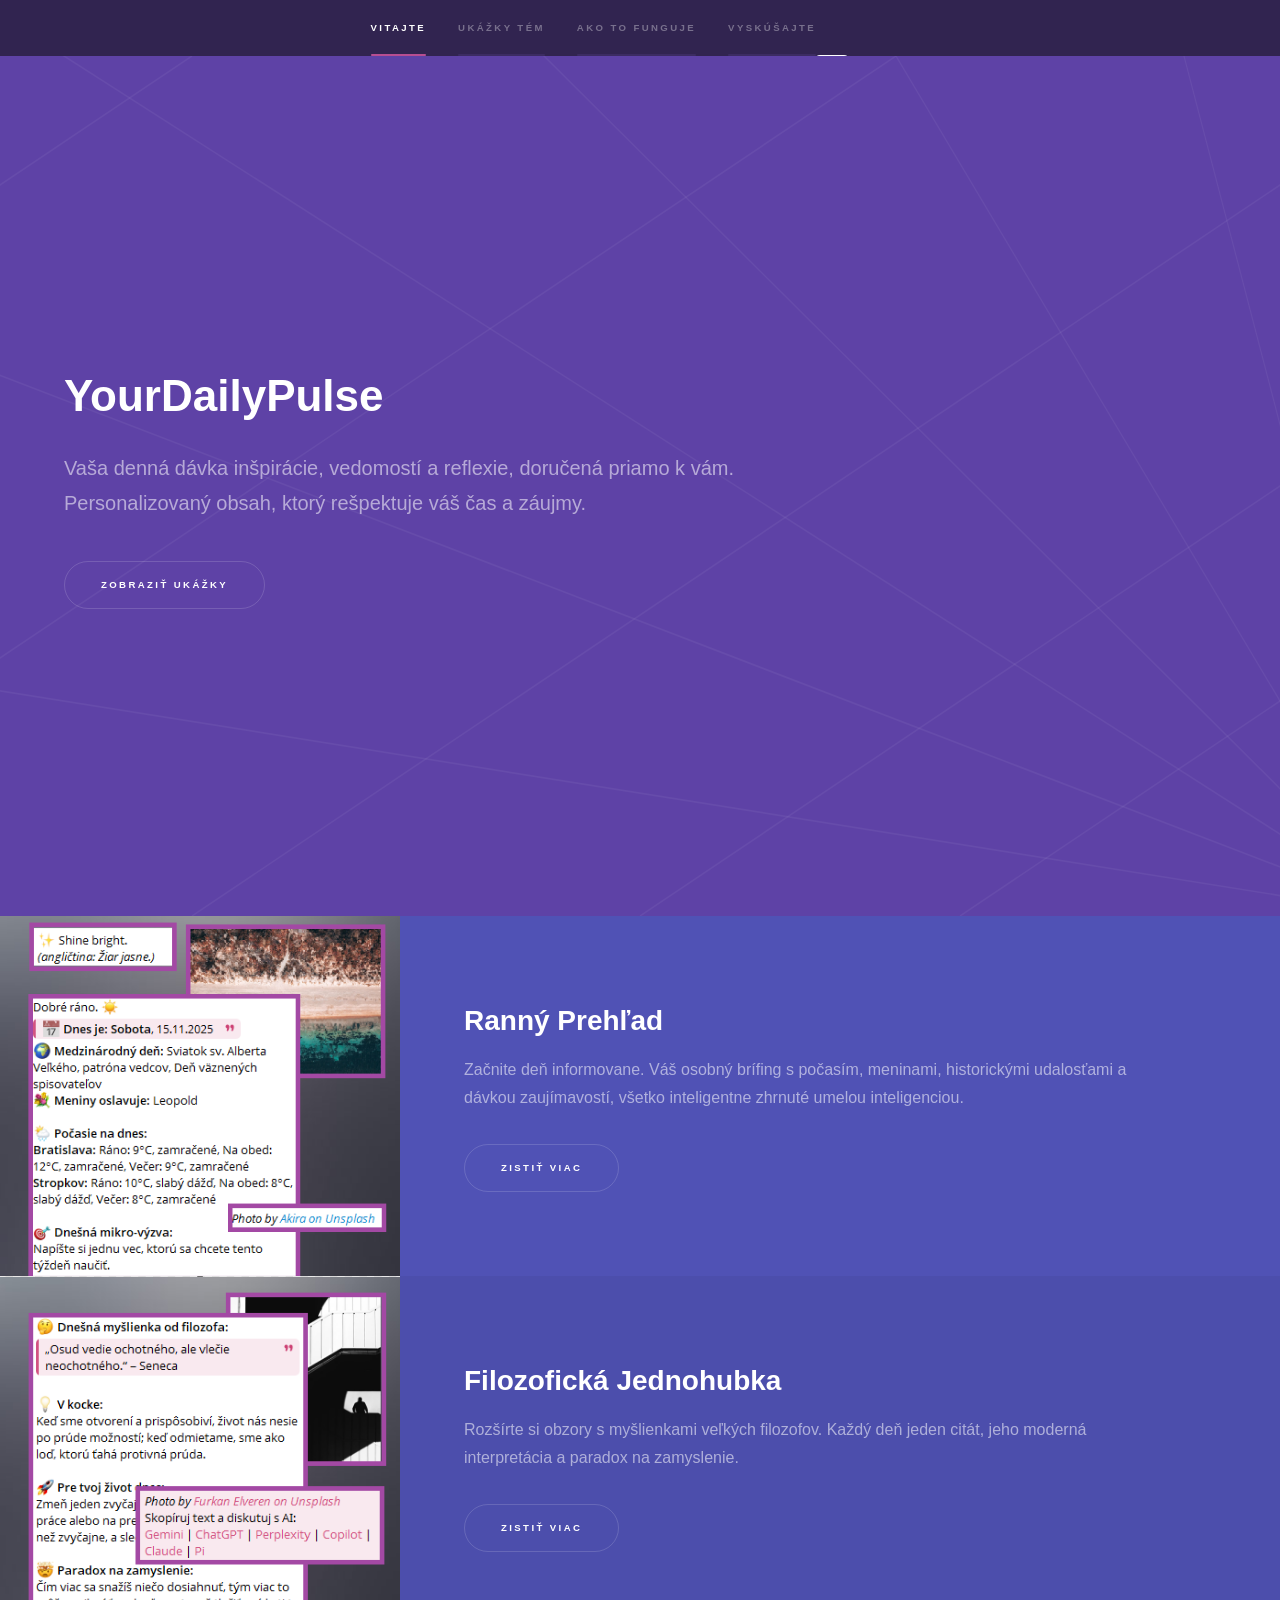
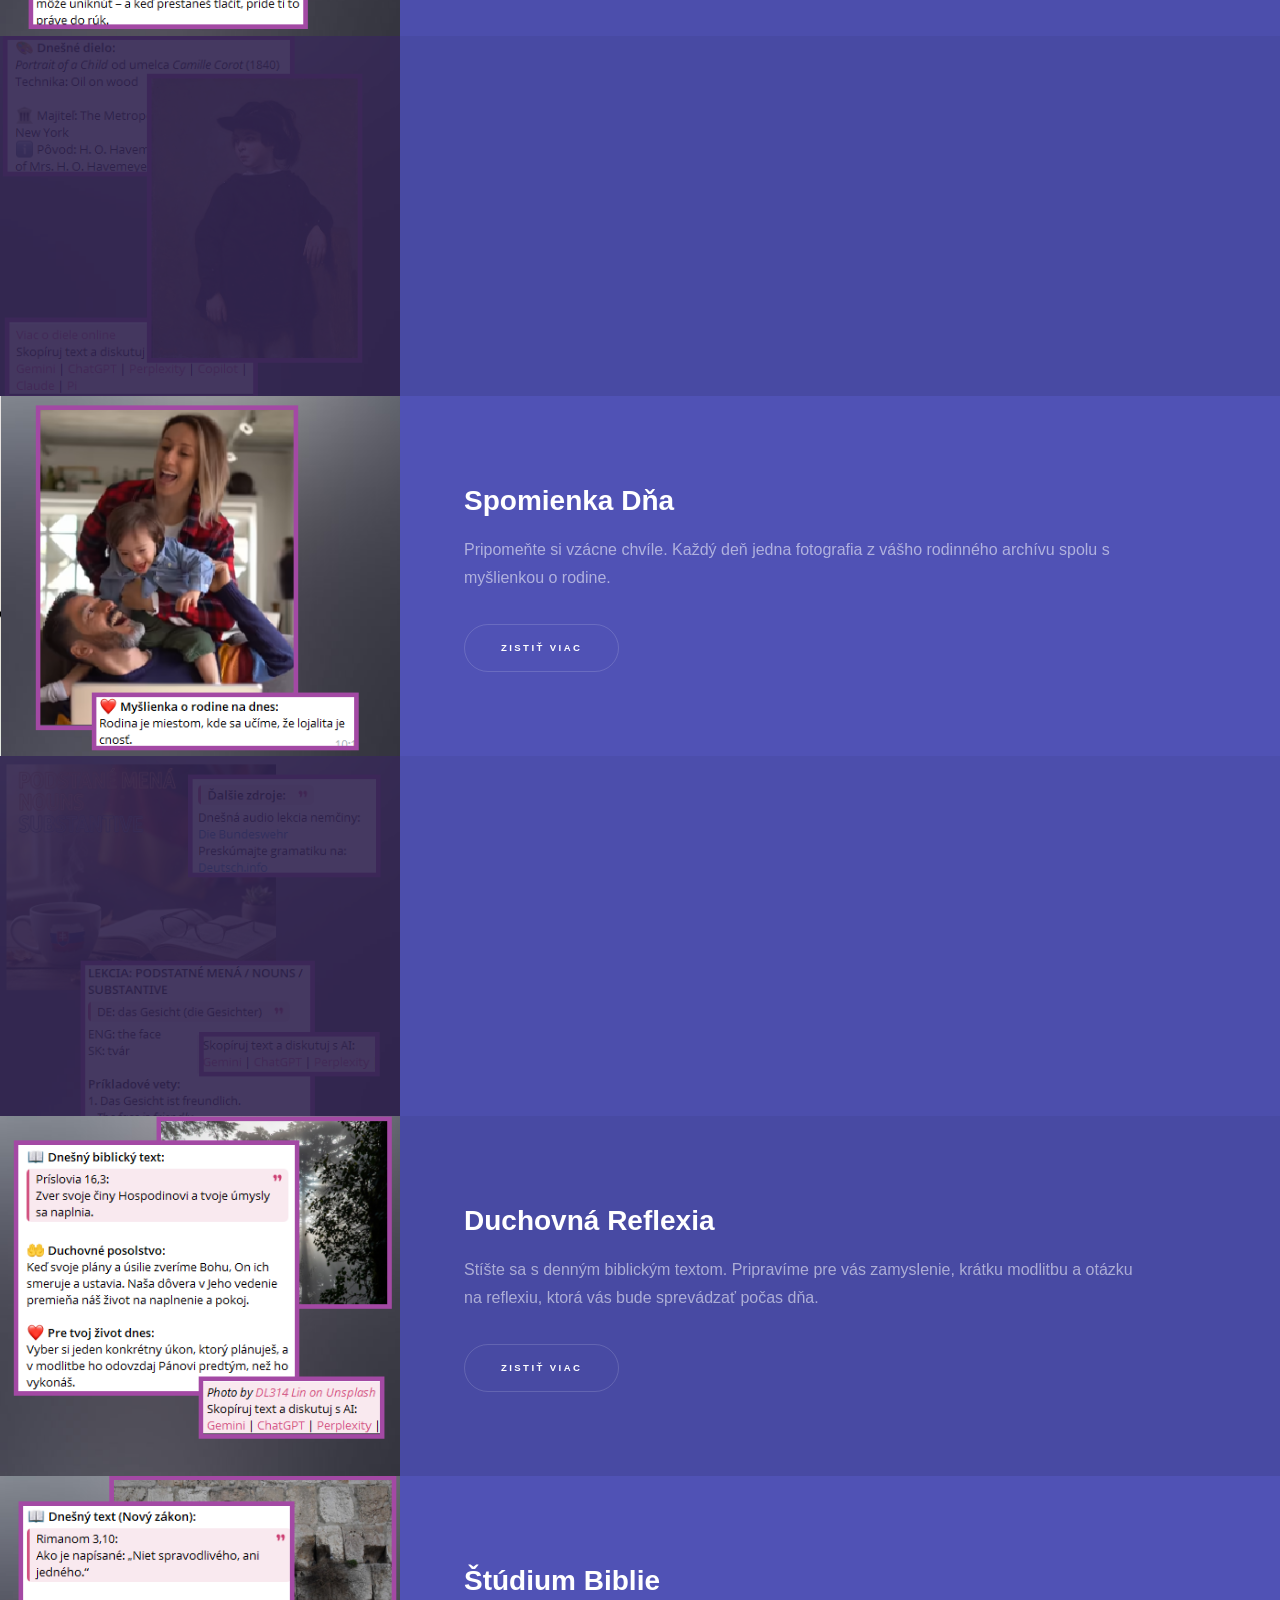
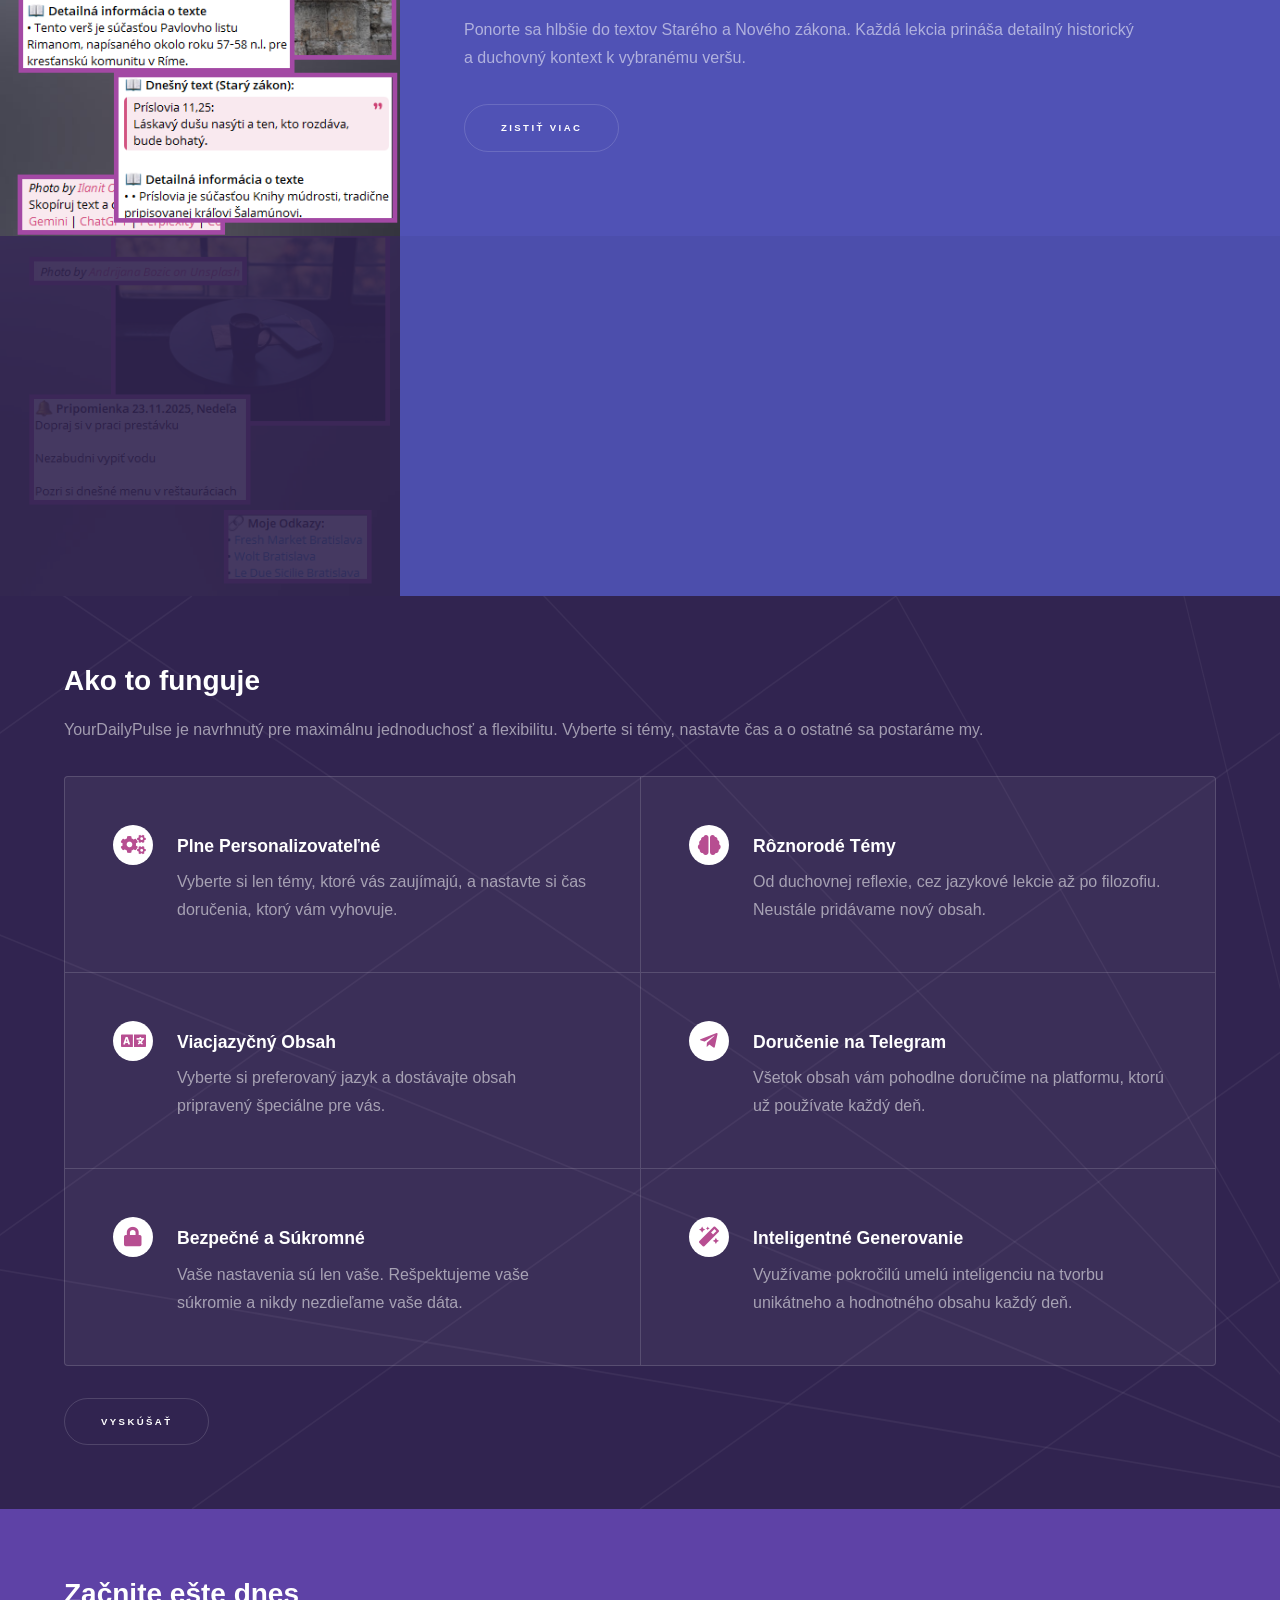
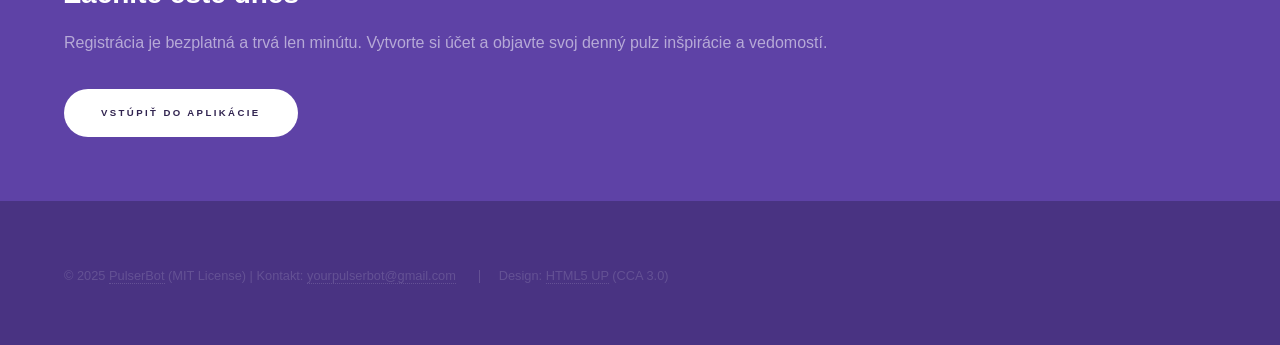
==== webapp/index.html @ 8f047027 "feat(frontend): add webapp source code with sanitized config - Added full frontend structure (HTML, " ====
<!DOCTYPE HTML>
<!--
	Hyperspace by HTML5 UP (Adapted for YourDailyPulse - Landing Page v13)
-->
<html>
	<head>
		<title data-translate-key="pageTitle">YourDailyPulse | Vaša denná dávka inšpirácie</title>
		<meta charset="utf-8" />
		<meta name="viewport" content="width=device-width, initial-scale=1, user-scalable=no" />
        
        <!-- Favicons -->
        <link rel="apple-touch-icon" sizes="180x180" href="images/favicon/apple-touch-icon.png">
        <link rel="icon" type="image/png" sizes="32x32" href="images/favicon/favicon-32x32.png">
        <link rel="icon" type="image/png" sizes="16x16" href="images/favicon/favicon-16x16.png">
        <link rel="shortcut icon" href="images/favicon/favicon.ico">

		<link rel="stylesheet" href="assets/css/main.css" />
		<noscript><link rel="stylesheet" href="assets/css/noscript.css" /></noscript>
	</head>
	<body class="is-preload">

		<!-- Sidebar -->
			<section id="sidebar">
				<div class="inner">
					<nav>
						<ul>
							<li><a href="#intro" data-translate-key="navWelcome">Vitajte</a></li>
							<li><a href="#one" data-translate-key="navShowcase">Ukážky Tém</a></li>
							<li><a href="#two" data-translate-key="navHowItWorks">Ako to funguje</a></li>
							<li><a href="#three" data-translate-key="navTryIt">Vyskúšajte</a></li>
						</ul>
					</nav>

                    <div class="lang-switcher">
                        <span class="lang-option active" data-lang="sk">SK</span>
                        <span class="lang-separator">/</span>
                        <span class="lang-option" data-lang="en">EN</span>
                    </div>
				</div>
			</section>

		<!-- Wrapper -->
			<div id="wrapper">

				<!-- Intro -->
					<section id="intro" class="wrapper style1 fullscreen fade-up">
						<div class="inner">
							<h1 data-translate-key="introHeader">YourDailyPulse</h1>
							<p data-translate-key="introSubtitle">Vaša denná dávka inšpirácie, vedomostí a reflexie, doručená priamo k vám.<br />
							Personalizovaný obsah, ktorý rešpektuje váš čas a záujmy.</p>
							<ul class="actions">
								<li><a href="#one" class="button scrolly" data-translate-key="introButton">Zobraziť Ukážky</a></li>
							</ul>
						</div>
					</section>

				<!-- One: Spotlights (Theme Showcase) -->
					<section id="one" class="wrapper style2 spotlights">
						
						<!-- 1. Ranný Prehľad -->
						<section>
							<a data-destination="generic.html?theme=morning_briefing" class="image"><img src="images/themes/morning_briefing/main_sk.png" alt="Ukážka Ranného Prehľadu" data-position="center center" /></a>
							<div class="content">
								<div class="inner">
									<h2 data-translate-key="spotlight1_title">Ranný Prehľad</h2>
									<p data-translate-key="spotlight1_desc">Začnite deň informovane. Váš osobný brífing s počasím, meninami, historickými udalosťami a dávkou zaujímavostí, všetko inteligentne zhrnuté umelou inteligenciou.</p>
									<ul class="actions">
										<li><a data-destination="generic.html?theme=morning_briefing" class="button" data-translate-key="spotlightButton_learnMore">Zistiť Viac</a></li>
									</ul>
								</div>
							</div>
						</section>

						<!-- 2. Filozofická Jednohubka -->
						<section>
							<a data-destination="generic.html?theme=philosophy" class="image"><img src="images/themes/philosophy/main_sk.png" alt="Ukážka Filozofie" data-position="top center" /></a>
							<div class="content">
								<div class="inner">
									<h2 data-translate-key="spotlight2_title">Filozofická Jednohubka</h2>
									<p data-translate-key="spotlight2_desc">Rozšírte si obzory s myšlienkami veľkých filozofov. Každý deň jeden citát, jeho moderná interpretácia a paradox na zamyslenie.</p>
									<ul class="actions">
										<li><a data-destination="generic.html?theme=philosophy" class="button" data-translate-key="spotlightButton_learnMore">Zistiť Viac</a></li>
									</ul>
								</div>
							</div>
						</section>

						<!-- 3. Dnešné Európske Dielo -->
						<section>
							<a data-destination="generic.html?theme=art" class="image"><img src="images/themes/art/main_sk.png" alt="Ukážka Európskeho Diela" data-position="25% 25%" /></a>
							<div class="content">
								<div class="inner">
									<h2 data-translate-key="spotlight3_title">Dnešné Európske Dielo</h2>
									<p data-translate-key="spotlight3_desc">Objavte poklady európskeho umenia. Každý deň vám predstavíme jedno významné dielo z Metropolitného múzea umenia, vrátane detailov o autorovi a technike.</p>
									<ul class="actions">
										<li><a data-destination="generic.html?theme=art" class="button" data-translate-key="spotlightButton_learnMore">Zistiť Viac</a></li>
									</ul>
								</div>
							</div>
						</section>

                        <!-- 4. Spomienka Dňa -->
                        <section>
							<a data-destination="generic.html?theme=family_photo" class="image"><img src="images/themes/family_photo/main_sk.png" alt="Ukážka Rodinnej Fotky" data-position="center center" /></a>
							<div class="content">
								<div class="inner">
									<h2 data-translate-key="spotlight4_title">Spomienka Dňa</h2>
									<p data-translate-key="spotlight4_desc">Pripomeňte si vzácne chvíle. Každý deň jedna fotografia z vášho rodinného archívu spolu s myšlienkou o rodine.</p>
									<ul class="actions">
										<li><a data-destination="generic.html?theme=family_photo" class="button" data-translate-key="spotlightButton_learnMore">Zistiť Viac</a></li>
									</ul>
								</div>
							</div>
						</section>

                        <!-- 5. Lekcia Nemčiny -->
						<section>
							<a data-destination="generic.html?theme=german_lesson" class="image"><img src="images/themes/german_lesson/main_sk.png" alt="Ukážka Lekcie Nemčiny" data-position="top center" /></a>
							<div class="content">
								<div class="inner">
									<h2 data-translate-key="spotlight5_title">Lekcia Nemčiny</h2>
									<p data-translate-key="spotlight5_desc">Zlepšujte sa v nemčine každý deň. Systematicky vám predstavíme nové slovíčka, gramatiku a frázy v kontexte, aby ste si jazyk osvojili prirodzene.</p>
									<ul class="actions">
										<li><a data-destination="generic.html?theme=german_lesson" class="button" data-translate-key="spotlightButton_learnMore">Zistiť Viac</a></li>
									</ul>
								</div>
							</div>
						</section>

                        <!-- 6. Duchovná Reflexia -->
                        <section>
							<a data-destination="generic.html?theme=spiritual_reflection" class="image"><img src="images/themes/spiritual_reflection/main_sk.png" alt="Ukážka Duchovnej Reflexie" data-position="25% 25%" /></a>
							<div class="content">
								<div class="inner">
									<h2 data-translate-key="spotlight6_title">Duchovná Reflexia</h2>
									<p data-translate-key="spotlight6_desc">Stíšte sa s denným biblickým textom. Pripravíme pre vás zamyslenie, krátku modlitbu a otázku na reflexiu, ktorá vás bude sprevádzať počas dňa.</p>
									<ul class="actions">
										<li><a data-destination="generic.html?theme=spiritual_reflection" class="button" data-translate-key="spotlightButton_learnMore">Zistiť Viac</a></li>
									</ul>
								</div>
							</div>
						</section>
						
						<!-- 7. Štúdium Biblie -->
						<section>
							<a data-destination="generic.html?theme=bible_study" class="image"><img src="images/themes/bible_study/main_sk.png" alt="Ukážka Štúdia Biblie" data-position="center center" /></a>
							<div class="content">
								<div class="inner">
									<h2 data-translate-key="spotlight7_title">Štúdium Biblie</h2>
									<p data-translate-key="spotlight7_desc">Ponorte sa hlbšie do textov Starého a Nového zákona. Každá lekcia prináša detailný historický a duchovný kontext k vybranému veršu.</p>
									<ul class="actions">
										<li><a data-destination="generic.html?theme=bible_study" class="button" data-translate-key="spotlightButton_learnMore">Zistiť Viac</a></li>
									</ul>
								</div>
							</div>
						</section>

                        <!-- 8. Užívateľská Pripomienka -->
                        <section>
							<a data-destination="generic.html?theme=user_reminder" class="image"><img src="images/themes/user_reminder/main_sk.png" alt="Ukážka Pripomienky" data-position="center center" /></a>
							<div class="content">
								<div class="inner">
									<h2 data-translate-key="spotlight8_title">Užívateľská Pripomienka</h2>
									<p data-translate-key="spotlight8_desc">Vytvorte si vlastný obsah. Nastavte si denné pripomienky, odkazy na obedové menu reštaurácií alebo motivačné citáty, ktoré chcete vidieť každý deň.</p>
									<ul class="actions">
										<li><a data-destination="generic.html?theme=user_reminder" class="button" data-translate-key="spotlightButton_learnMore">Zistiť Viac</a></li>
									</ul>
								</div>
							</div>
						</section>

					</section>

				<!-- Two: Features -->
					<section id="two" class="wrapper style3 fade-up">
						<div class="inner">
							<h2 data-translate-key="featuresHeader">Ako to funguje</h2>
							<p data-translate-key="featuresSubtitle">YourDailyPulse je navrhnutý pre maximálnu jednoduchosť a flexibilitu. Vyberte si témy, nastavte čas a o ostatné sa postaráme my.</p>
							<div class="features">
								<section>
									<span class="icon solid major fa-cogs"></span>
									<h3 data-translate-key="feature1_title">Plne Personalizovateľné</h3>
									<p data-translate-key="feature1_desc">Vyberte si len témy, ktoré vás zaujímajú, a nastavte si čas doručenia, ktorý vám vyhovuje.</p>
								</section>
								<section>
									<span class="icon solid major fa-brain"></span>
									<h3 data-translate-key="feature2_title">Rôznorodé Témy</h3>
									<p data-translate-key="feature2_desc">Od duchovnej reflexie, cez jazykové lekcie až po filozofiu. Neustále pridávame nový obsah.</p>
								</section>
								<section>
									<span class="icon solid major fa-language"></span>
									<h3 data-translate-key="feature3_title">Viacjazyčný Obsah</h3>
									<p data-translate-key="feature3_desc">Vyberte si preferovaný jazyk a dostávajte obsah pripravený špeciálne pre vás.</p>
								</section>
								<section>
									<span class="icon brands major fa-telegram-plane"></span>
									<h3 data-translate-key="feature4_title">Doručenie na Telegram</h3>
									<p data-translate-key="feature4_desc">Všetok obsah vám pohodlne doručíme na platformu, ktorú už používate každý deň.</p>
								</section>
								<section>
									<span class="icon solid major fa-lock"></span>
									<h3 data-translate-key="feature5_title">Bezpečné a Súkromné</h3>
									<p data-translate-key="feature5_desc">Vaše nastavenia sú len vaše. Rešpektujeme vaše súkromie a nikdy nezdieľame vaše dáta.</p>
								</section>
								<section>
									<span class="icon solid major fa-magic"></span>
									<h3 data-translate-key="feature6_title">Inteligentné Generovanie</h3>
									<p data-translate-key="feature6_desc">Využívame pokročilú umelú inteligenciu na tvorbu unikátneho a hodnotného obsahu každý deň.</p>
								</section>
							</div>
							<ul class="actions">
								<li><a href="login.html" class="button" data-translate-key="featuresButton">Vyskúšať</a></li>
							</ul>
						</div>
					</section>

				<!-- Three: Call to Action -->
					<section id="three" class="wrapper style1 fade-up">
						<div class="inner">
							<h2 data-translate-key="ctaHeader">Začnite ešte dnes</h2>
							<p data-translate-key="ctaSubtitle">Registrácia je bezplatná a trvá len minútu. Vytvorte si účet a objavte svoj denný pulz inšpirácie a vedomostí.</p>
                            <ul class="actions">
                                <li><a href="login.html" class="button primary" data-translate-key="ctaButton">Vstúpiť do Aplikácie</a></li>
                            </ul>
						</div>
					</section>
			</div>

		<!-- Footer -->
			<footer id="footer" class="wrapper style1-alt">
				<div class="inner">
					<ul class="menu">
						<li data-translate-key="footerRights">&copy; 2025 PulserBot (MIT License) | Kontakt: <a href="mailto:yourpulserbot@gmail.com">yourpulserbot@gmail.com</a></li>
						<li>Design: <a href="http://html5up.net">HTML5 UP</a> (CCA 3.0)</li>
					</ul>
				</div>
			</footer>

		<!-- Scripts -->
			<script src="assets/js/jquery.min.js"></script>
			<script src="assets/js/jquery.scrollex.min.js"></script>
			<script src="assets/js/jquery.scrolly.min.js"></script>
			<script src="assets/js/browser.min.js"></script>
			<script src="assets/js/breakpoints.min.js"></script>
			<script src="assets/js/util.js"></script>
			<script src="assets/js/main.js"></script>
			
			<!-- Custom scripts -->
			<script src="assets/js/translations.js"></script>
			<script src="assets/js/theme-details.js"></script>
			<script src="assets/js/lang-switcher.js"></script>

	</body>
</html>
---- webapp/assets/css/main.css ----
@import url(fontawesome-all.min.css);

/*
	Hyperspace by HTML5 UP
	html5up.net | @ajlkn
	Free for personal and commercial use under the CCA 3.0 license (html5up.net/license)
*/

html, body, div, span, applet, object,
iframe, h1, h2, h3, h4, h5, h6, p, blockquote,
pre, a, abbr, acronym, address, big, cite,
code, del, dfn, em, img, ins, kbd, q, s, samp,
small, strike, strong, sub, sup, tt, var, b,
u, i, center, dl, dt, dd, ol, ul, li, fieldset,
form, label, legend, table, caption, tbody,
tfoot, thead, tr, th, td, article, aside,
canvas, details, embed, figure, figcaption,
footer, header, hgroup, menu, nav, output, ruby,
section, summary, time, mark, audio, video {
	margin: 0;
	padding: 0;
	border: 0;
	font-size: 100%;
	font: inherit;
	vertical-align: baseline;}

article, aside, details, figcaption, figure,
footer, header, hgroup, menu, nav, section {
	display: block;}

body {
	line-height: 1;
}

ol, ul {
	list-style: none;
}

blockquote, q {
	quotes: none;
}

	blockquote:before, blockquote:after, q:before, q:after {
		content: '';
		content: none;
	}

table {
	border-collapse: collapse;
	border-spacing: 0;
}

body {
	-webkit-text-size-adjust: none;
}

mark {
	background-color: transparent;
	color: inherit;
}

input::-moz-focus-inner {
	border: 0;
	padding: 0;
}

input, select, textarea {
	-moz-appearance: none;
	-webkit-appearance: none;
	-ms-appearance: none;
	appearance: none;
}

/* Basic */

	@-ms-viewport {
		width: device-width;
	}

	body {
		-ms-overflow-style: scrollbar;
	}

	@media screen and (max-width: 480px) {

		html, body {
			min-width: 320px;
		}

	}

	html {
		box-sizing: border-box;
	}

	*, *:before, *:after {
		box-sizing: inherit;
	}

	body {
		background: #312450;
	}

		body.is-preload *, body.is-preload *:before, body.is-preload *:after {
			-moz-animation: none !important;
			-webkit-animation: none !important;
			-ms-animation: none !important;
			animation: none !important;
			-moz-transition: none !important;
			-webkit-transition: none !important;
			-ms-transition: none !important;
			transition: none !important;
		}

/* Type */

	body, input, select, textarea {
		color: rgba(255, 255, 255, 0.55);
		font-family: Arial, Helvetica, sans-serif;
		font-size: 16.5pt;
		font-weight: normal;
		line-height: 1.75;
	}

		@media screen and (max-width: 1680px) {

			body, input, select, textarea {
				font-size: 13pt;
			}

		}

		@media screen and (max-width: 1280px) {

			body, input, select, textarea {
				font-size: 12pt;
			}

		}

		@media screen and (max-width: 360px) {

			body, input, select, textarea {
				font-size: 11pt;
			}

		}

	a {
		-moz-transition: color 0.2s ease, border-bottom-color 0.2s ease;
		-webkit-transition: color 0.2s ease, border-bottom-color 0.2s ease;
		-ms-transition: color 0.2s ease, border-bottom-color 0.2s ease;
		transition: color 0.2s ease, border-bottom-color 0.2s ease;
		border-bottom: dotted 1px rgba(255, 255, 255, 0.35);
		color: inherit;
		text-decoration: none;
	}

		a:hover {
			border-bottom-color: transparent;
			color: #ffffff;
		}

	strong, b {
		color: #ffffff;
		font-weight: bold;
	}

	em, i {
		font-style: italic;
	}

	p {
		margin: 0 0 2em 0;
	}

	h1, h2, h3, h4, h5, h6 {
		color: #ffffff;
		font-weight: bold;
		line-height: 1.5;
		margin: 0 0 0.5em 0;
	}

		h1 a, h2 a, h3 a, h4 a, h5 a, h6 a {
			color: inherit;
			text-decoration: none;
		}

	h1 {
		font-size: 2.75em;
	}

		h1.major {
			margin: 0 0 1.3em 0;
			position: relative;
			padding-bottom: 0.35em;
		}

			h1.major:after {
				background-image: -moz-linear-gradient(to right, #5e42a6, #b74e91);
				background-image: -webkit-linear-gradient(to right, #5e42a6, #b74e91);
				background-image: -ms-linear-gradient(to right, #5e42a6, #b74e91);
				background-image: linear-gradient(to right, #5e42a6, #b74e91);
				-moz-transition: max-width 0.2s ease;
				-webkit-transition: max-width 0.2s ease;
				-ms-transition: max-width 0.2s ease;
				transition: max-width 0.2s ease;
				border-radius: 0.2em;
				bottom: 0;
				content: '';
				height: 0.05em;
				position: absolute;
				right: 0;
				width: 100%;
			}

	h2 {
		font-size: 1.75em;
	}

	h3 {
		font-size: 1.1em;
	}

	h4 {
		font-size: 1em;
	}

	h5 {
		font-size: 0.8em;
	}

	h6 {
		font-size: 0.6em;
	}

	@media screen and (max-width: 736px) {

		h1 {
			font-size: 2em;
		}

		h2 {
			font-size: 1.25em;
		}

		h3 {
			font-size: 1em;
		}

		h4 {
			font-size: 0.8em;
		}

		h5 {
			font-size: 0.6em;
		}

		h6 {
			font-size: 0.6em;
		}

	}

	sub {
		font-size: 0.8em;
		position: relative;
		top: 0.5em;
	}

	sup {
		font-size: 0.8em;
		position: relative;
		top: -0.5em;
	}

	blockquote {
		border-left: solid 4px rgba(255, 255, 255, 0.15);
		font-style: italic;
		margin: 0 0 2em 0;
		padding: 0.5em 0 0.5em 2em;
	}

	code {
		background: rgba(255, 255, 255, 0.05);
		border-radius: 0.25em;
		border: solid 1px rgba(255, 255, 255, 0.15);
		font-family: "Courier New", monospace;
		font-size: 0.9em;
		margin: 0 0.25em;
		padding: 0.25em 0.65em;
	}

	pre {
		-webkit-overflow-scrolling: touch;
		font-family: "Courier New", monospace;
		font-size: 0.9em;
		margin: 0 0 2em 0;
	}

		pre code {
			display: block;
			line-height: 1.75em;
			padding: 1em 1.5em;
			overflow-x: auto;
		}

	hr {
		border: 0;
		border-bottom: solid 1px rgba(255, 255, 255, 0.15);
		margin: 2em 0;
	}

		hr.major {
			margin: 3em 0;
		}

	.align-left {
		text-align: left;
	}

	.align-center {
		text-align: center;
	}

	.align-right {
		text-align: right;
	}

/* Row */

	.row {
		display: flex;
		flex-wrap: wrap;
		box-sizing: border-box;
		align-items: stretch;
	}

		.row > * {
			box-sizing: border-box;
		}

		.row.gtr-uniform > * > :last-child {
			margin-bottom: 0;
		}

		.row.aln-left {
			justify-content: flex-start;
		}

		.row.aln-center {
			justify-content: center;
		}

		.row.aln-right {
			justify-content: flex-end;
		}

		.row.aln-top {
			align-items: flex-start;
		}

		.row.aln-middle {
			align-items: center;
		}

		.row.aln-bottom {
			align-items: flex-end;
		}

		.row > .imp {
			order: -1;
		}

		.row > .col-1 {
			width: 8.33333%;
		}

		.row > .off-1 {
			margin-left: 8.33333%;
		}

		.row > .col-2 {
			width: 16.66667%;
		}

		.row > .off-2 {
			margin-left: 16.66667%;
		}

		.row > .col-3 {
			width: 25%;
		}

		.row > .off-3 {
			margin-left: 25%;
		}

		.row > .col-4 {
			width: 33.33333%;
		}

		.row > .off-4 {
			margin-left: 33.33333%;
		}

		.row > .col-5 {
			width: 41.66667%;
		}

		.row > .off-5 {
			margin-left: 41.66667%;
		}

		.row > .col-6 {
			width: 50%;
		}

		.row > .off-6 {
			margin-left: 50%;
		}

		.row > .col-7 {
			width: 58.33333%;
		}

		.row > .off-7 {
			margin-left: 58.33333%;
		}

		.row > .col-8 {
			width: 66.66667%;
		}

		.row > .off-8 {
			margin-left: 66.66667%;
		}

		.row > .col-9 {
			width: 75%;
		}

		.row > .off-9 {
			margin-left: 75%;
		}

		.row > .col-10 {
			width: 83.33333%;
		}

		.row > .off-10 {
			margin-left: 83.33333%;
		}

		.row > .col-11 {
			width: 91.66667%;
		}

		.row > .off-11 {
			margin-left: 91.66667%;
		}

		.row > .col-12 {
			width: 100%;
		}

		.row > .off-12 {
			margin-left: 100%;
		}

		.row.gtr-0 {
			margin-top: 0;
			margin-left: 0em;
		}

			.row.gtr-0 > * {
				padding: 0 0 0 0em;
			}

			.row.gtr-0.gtr-uniform {
				margin-top: 0em;
			}

				.row.gtr-0.gtr-uniform > * {
					padding-top: 0em;
				}

		.row.gtr-25 {
			margin-top: 0;
			margin-left: -0.375em;
		}

			.row.gtr-25 > * {
				padding: 0 0 0 0.375em;
			}

			.row.gtr-25.gtr-uniform {
				margin-top: -0.375em;
			}

				.row.gtr-25.gtr-uniform > * {
					padding-top: 0.375em;
				}

		.row.gtr-50 {
			margin-top: 0;
			margin-left: -0.75em;
		}

			.row.gtr-50 > * {
				padding: 0 0 0 0.75em;
			}

			.row.gtr-50.gtr-uniform {
				margin-top: -0.75em;
			}

				.row.gtr-50.gtr-uniform > * {
					padding-top: 0.75em;
				}

		.row {
			margin-top: 0;
			margin-left: -1.5em;
		}

			.row > * {
				padding: 0 0 0 1.5em;
			}

			.row.gtr-uniform {
				margin-top: -1.5em;
			}

				.row.gtr-uniform > * {
					padding-top: 1.5em;
				}

		.row.gtr-150 {
			margin-top: 0;
			margin-left: -2.25em;
		}

			.row.gtr-150 > * {
				padding: 0 0 0 2.25em;
			}

			.row.gtr-150.gtr-uniform {
				margin-top: -2.25em;
			}

				.row.gtr-150.gtr-uniform > * {
					padding-top: 2.25em;
				}

		.row.gtr-200 {
			margin-top: 0;
			margin-left: -3em;
		}

			.row.gtr-200 > * {
				padding: 0 0 0 3em;
			}

			.row.gtr-200.gtr-uniform {
				margin-top: -3em;
			}

				.row.gtr-200.gtr-uniform > * {
					padding-top: 3em;
				}

		@media screen and (max-width: 1680px) {

			.row {
				display: flex;
				flex-wrap: wrap;
				box-sizing: border-box;
				align-items: stretch;
			}

				.row > * {
					box-sizing: border-box;
				}

				.row.gtr-uniform > * > :last-child {
					margin-bottom: 0;
				}

				.row.aln-left {
					justify-content: flex-start;
				}

				.row.aln-center {
					justify-content: center;
				}

				.row.aln-right {
					justify-content: flex-end;
				}

				.row.aln-top {
					align-items: flex-start;
				}

				.row.aln-middle {
					align-items: center;
				}

				.row.aln-bottom {
					align-items: flex-end;
				}

				.row > .imp-xlarge {
					order: -1;
				}

				.row > .col-1-xlarge {
					width: 8.33333%;
				}

				.row > .off-1-xlarge {
					margin-left: 8.33333%;
				}

				.row > .col-2-xlarge {
					width: 16.66667%;
				}

				.row > .off-2-xlarge {
					margin-left: 16.66667%;
				}

				.row > .col-3-xlarge {
					width: 25%;
				}

				.row > .off-3-xlarge {
					margin-left: 25%;
				}

				.row > .col-4-xlarge {
					width: 33.33333%;
				}

				.row > .off-4-xlarge {
					margin-left: 33.33333%;
				}

				.row > .col-5-xlarge {
					width: 41.66667%;
				}

				.row > .off-5-xlarge {
					margin-left: 41.66667%;
				}

				.row > .col-6-xlarge {
					width: 50%;
				}

				.row > .off-6-xlarge {
					margin-left: 50%;
				}

				.row > .col-7-xlarge {
					width: 58.33333%;
				}

				.row > .off-7-xlarge {
					margin-left: 58.33333%;
				}

				.row > .col-8-xlarge {
					width: 66.66667%;
				}

				.row > .off-8-xlarge {
					margin-left: 66.66667%;
				}

				.row > .col-9-xlarge {
					width: 75%;
				}

				.row > .off-9-xlarge {
					margin-left: 75%;
				}

				.row > .col-10-xlarge {
					width: 83.33333%;
				}

				.row > .off-10-xlarge {
					margin-left: 83.33333%;
				}

				.row > .col-11-xlarge {
					width: 91.66667%;
				}

				.row > .off-11-xlarge {
					margin-left: 91.66667%;
				}

				.row > .col-12-xlarge {
					width: 100%;
				}

				.row > .off-12-xlarge {
					margin-left: 100%;
				}

				.row.gtr-0 {
					margin-top: 0;
					margin-left: 0em;
				}

					.row.gtr-0 > * {
						padding: 0 0 0 0em;
					}

					.row.gtr-0.gtr-uniform {
						margin-top: 0em;
					}

						.row.gtr-0.gtr-uniform > * {
							padding-top: 0em;
						}

				.row.gtr-25 {
					margin-top: 0;
					margin-left: -0.375em;
				}

					.row.gtr-25 > * {
						padding: 0 0 0 0.375em;
					}

					.row.gtr-25.gtr-uniform {
						margin-top: -0.375em;
					}

						.row.gtr-25.gtr-uniform > * {
							padding-top: 0.375em;
						}

				.row.gtr-50 {
					margin-top: 0;
					margin-left: -0.75em;
				}

					.row.gtr-50 > * {
						padding: 0 0 0 0.75em;
					}

					.row.gtr-50.gtr-uniform {
						margin-top: -0.75em;
					}

						.row.gtr-50.gtr-uniform > * {
							padding-top: 0.75em;
						}

				.row {
					margin-top: 0;
					margin-left: -1.5em;
				}

					.row > * {
						padding: 0 0 0 1.5em;
					}

					.row.gtr-uniform {
						margin-top: -1.5em;
					}

						.row.gtr-uniform > * {
							padding-top: 1.5em;
						}

				.row.gtr-150 {
					margin-top: 0;
					margin-left: -2.25em;
				}

					.row.gtr-150 > * {
						padding: 0 0 0 2.25em;
					}

					.row.gtr-150.gtr-uniform {
						margin-top: -2.25em;
					}

						.row.gtr-150.gtr-uniform > * {
							padding-top: 2.25em;
						}

				.row.gtr-200 {
					margin-top: 0;
					margin-left: -3em;
				}

					.row.gtr-200 > * {
						padding: 0 0 0 3em;
					}

					.row.gtr-200.gtr-uniform {
						margin-top: -3em;
					}

						.row.gtr-200.gtr-uniform > * {
							padding-top: 3em;
						}

		}

		@media screen and (max-width: 1280px) {

			.row {
				display: flex;
				flex-wrap: wrap;
				box-sizing: border-box;
				align-items: stretch;
			}

				.row > * {
					box-sizing: border-box;
				}

				.row.gtr-uniform > * > :last-child {
					margin-bottom: 0;
				}

				.row.aln-left {
					justify-content: flex-start;
				}

				.row.aln-center {
					justify-content: center;
				}

				.row.aln-right {
					justify-content: flex-end;
				}

				.row.aln-top {
					align-items: flex-start;
				}

				.row.aln-middle {
					align-items: center;
				}

				.row.aln-bottom {
					align-items: flex-end;
				}

				.row > .imp-large {
					order: -1;
				}

				.row > .col-1-large {
					width: 8.33333%;
				}

				.row > .off-1-large {
					margin-left: 8.33333%;
				}

				.row > .col-2-large {
					width: 16.66667%;
				}

				.row > .off-2-large {
					margin-left: 16.66667%;
				}

				.row > .col-3-large {
					width: 25%;
				}

				.row > .off-3-large {
					margin-left: 25%;
				}

				.row > .col-4-large {
					width: 33.33333%;
				}

				.row > .off-4-large {
					margin-left: 33.33333%;
				}

				.row > .col-5-large {
					width: 41.66667%;
				}

				.row > .off-5-large {
					margin-left: 41.66667%;
				}

				.row > .col-6-large {
					width: 50%;
				}

				.row > .off-6-large {
					margin-left: 50%;
				}

				.row > .col-7-large {
					width: 58.33333%;
				}

				.row > .off-7-large {
					margin-left: 58.33333%;
				}

				.row > .col-8-large {
					width: 66.66667%;
				}

				.row > .off-8-large {
					margin-left: 66.66667%;
				}

				.row > .col-9-large {
					width: 75%;
				}

				.row > .off-9-large {
					margin-left: 75%;
				}

				.row > .col-10-large {
					width: 83.33333%;
				}

				.row > .off-10-large {
					margin-left: 83.33333%;
				}

				.row > .col-11-large {
					width: 91.66667%;
				}

				.row > .off-11-large {
					margin-left: 91.66667%;
				}

				.row > .col-12-large {
					width: 100%;
				}

				.row > .off-12-large {
					margin-left: 100%;
				}

				.row.gtr-0 {
					margin-top: 0;
					margin-left: 0em;
				}

					.row.gtr-0 > * {
						padding: 0 0 0 0em;
					}

					.row.gtr-0.gtr-uniform {
						margin-top: 0em;
					}

						.row.gtr-0.gtr-uniform > * {
							padding-top: 0em;
						}

				.row.gtr-25 {
					margin-top: 0;
					margin-left: -0.375em;
				}

					.row.gtr-25 > * {
						padding: 0 0 0 0.375em;
					}

					.row.gtr-25.gtr-uniform {
						margin-top: -0.375em;
					}

						.row.gtr-25.gtr-uniform > * {
							padding-top: 0.375em;
						}

				.row.gtr-50 {
					margin-top: 0;
					margin-left: -0.75em;
				}

					.row.gtr-50 > * {
						padding: 0 0 0 0.75em;
					}

					.row.gtr-50.gtr-uniform {
						margin-top: -0.75em;
					}

						.row.gtr-50.gtr-uniform > * {
							padding-top: 0.75em;
						}

				.row {
					margin-top: 0;
					margin-left: -1.5em;
				}

					.row > * {
						padding: 0 0 0 1.5em;
					}

					.row.gtr-uniform {
						margin-top: -1.5em;
					}

						.row.gtr-uniform > * {
							padding-top: 1.5em;
						}

				.row.gtr-150 {
					margin-top: 0;
					margin-left: -2.25em;
				}

					.row.gtr-150 > * {
						padding: 0 0 0 2.25em;
					}

					.row.gtr-150.gtr-uniform {
						margin-top: -2.25em;
					}

						.row.gtr-150.gtr-uniform > * {
							padding-top: 2.25em;
						}

				.row.gtr-200 {
					margin-top: 0;
					margin-left: -3em;
				}

					.row.gtr-200 > * {
						padding: 0 0 0 3em;
					}

					.row.gtr-200.gtr-uniform {
						margin-top: -3em;
					}

						.row.gtr-200.gtr-uniform > * {
							padding-top: 3em;
						}

		}

		@media screen and (max-width: 980px) {

			.row {
				display: flex;
				flex-wrap: wrap;
				box-sizing: border-box;
				align-items: stretch;
			}

				.row > * {
					box-sizing: border-box;
				}

				.row.gtr-uniform > * > :last-child {
					margin-bottom: 0;
				}

				.row.aln-left {
					justify-content: flex-start;
				}

				.row.aln-center {
					justify-content: center;
				}

				.row.aln-right {
					justify-content: flex-end;
				}

				.row.aln-top {
					align-items: flex-start;
				}

				.row.aln-middle {
					align-items: center;
				}

				.row.aln-bottom {
					align-items: flex-end;
				}

				.row > .imp-medium {
					order: -1;
				}

				.row > .col-1-medium {
					width: 8.33333%;
				}

				.row > .off-1-medium {
					margin-left: 8.33333%;
				}

				.row > .col-2-medium {
					width: 16.66667%;
				}

				.row > .off-2-medium {
					margin-left: 16.66667%;
				}

				.row > .col-3-medium {
					width: 25%;
				}

				.row > .off-3-medium {
					margin-left: 25%;
				}

				.row > .col-4-medium {
					width: 33.33333%;
				}

				.row > .off-4-medium {
					margin-left: 33.33333%;
				}

				.row > .col-5-medium {
					width: 41.66667%;
				}

				.row > .off-5-medium {
					margin-left: 41.66667%;
				}

				.row > .col-6-medium {
					width: 50%;
				}

				.row > .off-6-medium {
					margin-left: 50%;
				}

				.row > .col-7-medium {
					width: 58.33333%;
				}

				.row > .off-7-medium {
					margin-left: 58.33333%;
				}

				.row > .col-8-medium {
					width: 66.66667%;
				}

				.row > .off-8-medium {
					margin-left: 66.66667%;
				}

				.row > .col-9-medium {
					width: 75%;
				}

				.row > .off-9-medium {
					margin-left: 75%;
				}

				.row > .col-10-medium {
					width: 83.33333%;
				}

				.row > .off-10-medium {
					margin-left: 83.33333%;
				}

				.row > .col-11-medium {
					width: 91.66667%;
				}

				.row > .off-11-medium {
					margin-left: 91.66667%;
				}

				.row > .col-12-medium {
					width: 100%;
				}

				.row > .off-12-medium {
					margin-left: 100%;
				}

				.row.gtr-0 {
					margin-top: 0;
					margin-left: 0em;
				}

					.row.gtr-0 > * {
						padding: 0 0 0 0em;
					}

					.row.gtr-0.gtr-uniform {
						margin-top: 0em;
					}

						.row.gtr-0.gtr-uniform > * {
							padding-top: 0em;
						}

				.row.gtr-25 {
					margin-top: 0;
					margin-left: -0.375em;
				}

					.row.gtr-25 > * {
						padding: 0 0 0 0.375em;
					}

					.row.gtr-25.gtr-uniform {
						margin-top: -0.375em;
					}

						.row.gtr-25.gtr-uniform > * {
							padding-top: 0.375em;
						}

				.row.gtr-50 {
					margin-top: 0;
					margin-left: -0.75em;
				}

					.row.gtr-50 > * {
						padding: 0 0 0 0.75em;
					}

					.row.gtr-50.gtr-uniform {
						margin-top: -0.75em;
					}

						.row.gtr-50.gtr-uniform > * {
							padding-top: 0.75em;
						}

				.row {
					margin-top: 0;
					margin-left: -1.5em;
				}

					.row > * {
						padding: 0 0 0 1.5em;
					}

					.row.gtr-uniform {
						margin-top: -1.5em;
					}

						.row.gtr-uniform > * {
							padding-top: 1.5em;
						}

				.row.gtr-150 {
					margin-top: 0;
					margin-left: -2.25em;
				}

					.row.gtr-150 > * {
						padding: 0 0 0 2.25em;
					}

					.row.gtr-150.gtr-uniform {
						margin-top: -2.25em;
					}

						.row.gtr-150.gtr-uniform > * {
							padding-top: 2.25em;
						}

				.row.gtr-200 {
					margin-top: 0;
					margin-left: -3em;
				}

					.row.gtr-200 > * {
						padding: 0 0 0 3em;
					}

					.row.gtr-200.gtr-uniform {
						margin-top: -3em;
					}

						.row.gtr-200.gtr-uniform > * {
							padding-top: 3em;
						}

		}

		@media screen and (max-width: 736px) {

			.row {
				display: flex;
				flex-wrap: wrap;
				box-sizing: border-box;
				align-items: stretch;
			}

				.row > * {
					box-sizing: border-box;
				}

				.row.gtr-uniform > * > :last-child {
					margin-bottom: 0;
				}

				.row.aln-left {
					justify-content: flex-start;
				}

				.row.aln-center {
					justify-content: center;
				}

				.row.aln-right {
					justify-content: flex-end;
				}

				.row.aln-top {
					align-items: flex-start;
				}

				.row.aln-middle {
					align-items: center;
				}

				.row.aln-bottom {
					align-items: flex-end;
				}

				.row > .imp-small {
					order: -1;
				}

				.row > .col-1-small {
					width: 8.33333%;
				}

				.row > .off-1-small {
					margin-left: 8.33333%;
				}

				.row > .col-2-small {
					width: 16.66667%;
				}

				.row > .off-2-small {
					margin-left: 16.66667%;
				}

				.row > .col-3-small {
					width: 25%;
				}

				.row > .off-3-small {
					margin-left: 25%;
				}

				.row > .col-4-small {
					width: 33.33333%;
				}

				.row > .off-4-small {
					margin-left: 33.33333%;
				}

				.row > .col-5-small {
					width: 41.66667%;
				}

				.row > .off-5-small {
					margin-left: 41.66667%;
				}

				.row > .col-6-small {
					width: 50%;
				}

				.row > .off-6-small {
					margin-left: 50%;
				}

				.row > .col-7-small {
					width: 58.33333%;
				}

				.row > .off-7-small {
					margin-left: 58.33333%;
				}

				.row > .col-8-small {
					width: 66.66667%;
				}

				.row > .off-8-small {
					margin-left: 66.66667%;
				}

				.row > .col-9-small {
					width: 75%;
				}

				.row > .off-9-small {
					margin-left: 75%;
				}

				.row > .col-10-small {
					width: 83.33333%;
				}

				.row > .off-10-small {
					margin-left: 83.33333%;
				}

				.row > .col-11-small {
					width: 91.66667%;
				}

				.row > .off-11-small {
					margin-left: 91.66667%;
				}

				.row > .col-12-small {
					width: 100%;
				}

				.row > .off-12-small {
					margin-left: 100%;
				}

				.row.gtr-0 {
					margin-top: 0;
					margin-left: 0em;
				}

					.row.gtr-0 > * {
						padding: 0 0 0 0em;
					}

					.row.gtr-0.gtr-uniform {
						margin-top: 0em;
					}

						.row.gtr-0.gtr-uniform > * {
							padding-top: 0em;
						}

				.row.gtr-25 {
					margin-top: 0;
					margin-left: -0.375em;
				}

					.row.gtr-25 > * {
						padding: 0 0 0 0.375em;
					}

					.row.gtr-25.gtr-uniform {
						margin-top: -0.375em;
					}

						.row.gtr-25.gtr-uniform > * {
							padding-top: 0.375em;
						}

				.row.gtr-50 {
					margin-top: 0;
					margin-left: -0.75em;
				}

					.row.gtr-50 > * {
						padding: 0 0 0 0.75em;
					}

					.row.gtr-50.gtr-uniform {
						margin-top: -0.75em;
					}

						.row.gtr-50.gtr-uniform > * {
							padding-top: 0.75em;
						}

				.row {
					margin-top: 0;
					margin-left: -1.5em;
				}

					.row > * {
						padding: 0 0 0 1.5em;
					}

					.row.gtr-uniform {
						margin-top: -1.5em;
					}

						.row.gtr-uniform > * {
							padding-top: 1.5em;
						}

				.row.gtr-150 {
					margin-top: 0;
					margin-left: -2.25em;
				}

					.row.gtr-150 > * {
						padding: 0 0 0 2.25em;
					}

					.row.gtr-150.gtr-uniform {
						margin-top: -2.25em;
					}

						.row.gtr-150.gtr-uniform > * {
							padding-top: 2.25em;
						}

				.row.gtr-200 {
					margin-top: 0;
					margin-left: -3em;
				}

					.row.gtr-200 > * {
						padding: 0 0 0 3em;
					}

					.row.gtr-200.gtr-uniform {
						margin-top: -3em;
					}

						.row.gtr-200.gtr-uniform > * {
							padding-top: 3em;
						}

		}

		@media screen and (max-width: 480px) {

			.row {
				display: flex;
				flex-wrap: wrap;
				box-sizing: border-box;
				align-items: stretch;
			}

				.row > * {
					box-sizing: border-box;
				}

				.row.gtr-uniform > * > :last-child {
					margin-bottom: 0;
				}

				.row.aln-left {
					justify-content: flex-start;
				}

				.row.aln-center {
					justify-content: center;
				}

				.row.aln-right {
					justify-content: flex-end;
				}

				.row.aln-top {
					align-items: flex-start;
				}

				.row.aln-middle {
					align-items: center;
				}

				.row.aln-bottom {
					align-items: flex-end;
				}

				.row > .imp-xsmall {
					order: -1;
				}

				.row > .col-1-xsmall {
					width: 8.33333%;
				}

				.row > .off-1-xsmall {
					margin-left: 8.33333%;
				}

				.row > .col-2-xsmall {
					width: 16.66667%;
				}

				.row > .off-2-xsmall {
					margin-left: 16.66667%;
				}

				.row > .col-3-xsmall {
					width: 25%;
				}

				.row > .off-3-xsmall {
					margin-left: 25%;
				}

				.row > .col-4-xsmall {
					width: 33.33333%;
				}

				.row > .off-4-xsmall {
					margin-left: 33.33333%;
				}

				.row > .col-5-xsmall {
					width: 41.66667%;
				}

				.row > .off-5-xsmall {
					margin-left: 41.66667%;
				}

				.row > .col-6-xsmall {
					width: 50%;
				}

				.row > .off-6-xsmall {
					margin-left: 50%;
				}

				.row > .col-7-xsmall {
					width: 58.33333%;
				}

				.row > .off-7-xsmall {
					margin-left: 58.33333%;
				}

				.row > .col-8-xsmall {
					width: 66.66667%;
				}

				.row > .off-8-xsmall {
					margin-left: 66.66667%;
				}

				.row > .col-9-xsmall {
					width: 75%;
				}

				.row > .off-9-xsmall {
					margin-left: 75%;
				}

				.row > .col-10-xsmall {
					width: 83.33333%;
				}

				.row > .off-10-xsmall {
					margin-left: 83.33333%;
				}

				.row > .col-11-xsmall {
					width: 91.66667%;
				}

				.row > .off-11-xsmall {
					margin-left: 91.66667%;
				}

				.row > .col-12-xsmall {
					width: 100%;
				}

				.row > .off-12-xsmall {
					margin-left: 100%;
				}

				.row.gtr-0 {
					margin-top: 0;
					margin-left: 0em;
				}

					.row.gtr-0 > * {
						padding: 0 0 0 0em;
					}

					.row.gtr-0.gtr-uniform {
						margin-top: 0em;
					}

						.row.gtr-0.gtr-uniform > * {
							padding-top: 0em;
						}

				.row.gtr-25 {
					margin-top: 0;
					margin-left: -0.375em;
				}

					.row.gtr-25 > * {
						padding: 0 0 0 0.375em;
					}

					.row.gtr-25.gtr-uniform {
						margin-top: -0.375em;
					}

						.row.gtr-25.gtr-uniform > * {
							padding-top: 0.375em;
						}

				.row.gtr-50 {
					margin-top: 0;
					margin-left: -0.75em;
				}

					.row.gtr-50 > * {
						padding: 0 0 0 0.75em;
					}

					.row.gtr-50.gtr-uniform {
						margin-top: -0.75em;
					}

						.row.gtr-50.gtr-uniform > * {
							padding-top: 0.75em;
						}

				.row {
					margin-top: 0;
					margin-left: -1.5em;
				}

					.row > * {
						padding: 0 0 0 1.5em;
					}

					.row.gtr-uniform {
						margin-top: -1.5em;
					}

						.row.gtr-uniform > * {
							padding-top: 1.5em;
						}

				.row.gtr-150 {
					margin-top: 0;
					margin-left: -2.25em;
				}

					.row.gtr-150 > * {
						padding: 0 0 0 2.25em;
					}

					.row.gtr-150.gtr-uniform {
						margin-top: -2.25em;
					}

						.row.gtr-150.gtr-uniform > * {
							padding-top: 2.25em;
						}

				.row.gtr-200 {
					margin-top: 0;
					margin-left: -3em;
				}

					.row.gtr-200 > * {
						padding: 0 0 0 3em;
					}

					.row.gtr-200.gtr-uniform {
						margin-top: -3em;
					}

						.row.gtr-200.gtr-uniform > * {
							padding-top: 3em;
						}

		}

/* Box */

	.box {
		border-radius: 0.25em;
		border: solid 1px rgba(255, 255, 255, 0.15);
		margin-bottom: 2em;
		padding: 1.5em;
	}

		.box > :last-child,
		.box > :last-child > :last-child,
		.box > :last-child > :last-child > :last-child {
			margin-bottom: 0;
		}

		.box.alt {
			border: 0;
			border-radius: 0;
			padding: 0;
		}

/* Button */

	input[type="submit"],
	input[type="reset"],
	input[type="button"],
	button,
	.button {
		-moz-appearance: none;
		-webkit-appearance: none;
		-ms-appearance: none;
		appearance: none;
		-moz-transition: border-color 0.2s ease;
		-webkit-transition: border-color 0.2s ease;
		-ms-transition: border-color 0.2s ease;
		transition: border-color 0.2s ease;
		background-color: transparent;
		border: solid 1px !important;
		border-color: rgba(255, 255, 255, 0.15) !important;
		border-radius: 3em;
		color: #ffffff !important;
		cursor: pointer;
		display: inline-block;
		font-size: 0.6em;
		font-weight: bold;
		height: calc(4.75em + 2px);
		letter-spacing: 0.25em;
		line-height: 4.75em;
		outline: 0;
		padding: 0 3.75em;
		position: relative;
		text-align: center;
		text-decoration: none;
		text-transform: uppercase;
		white-space: nowrap;
	}

		input[type="submit"]:after,
		input[type="reset"]:after,
		input[type="button"]:after,
		button:after,
		.button:after {
			-moz-transform: scale(0.25);
			-webkit-transform: scale(0.25);
			-ms-transform: scale(0.25);
			transform: scale(0.25);
			pointer-events: none;
			-moz-transition: opacity 0.2s ease, -moz-transform 0.2s ease;
			-webkit-transition: opacity 0.2s ease, -webkit-transform 0.2s ease;
			-ms-transition: opacity 0.2s ease, -ms-transform 0.2s ease;
			transition: opacity 0.2s ease, transform 0.2s ease;
			background: #ffffff;
			border-radius: 3em;
			content: '';
			height: 100%;
			left: 0;
			opacity: 0;
			position: absolute;
			top: 0;
			width: 100%;
		}

		input[type="submit"].icon:before,
		input[type="reset"].icon:before,
		input[type="button"].icon:before,
		button.icon:before,
		.button.icon:before {
			margin-right: 0.75em;
		}

		input[type="submit"].fit,
		input[type="reset"].fit,
		input[type="button"].fit,
		button.fit,
		.button.fit {
			width: 100%;
		}

		input[type="submit"].small,
		input[type="reset"].small,
		input[type="button"].small,
		button.small,
		.button.small {
			font-size: 0.4em;
		}

		input[type="submit"].large,
		input[type="reset"].large,
		input[type="button"].large,
		button.large,
		.button.large {
			font-size: 0.8em;
		}

		input[type="submit"].primary,
		input[type="reset"].primary,
		input[type="button"].primary,
		button.primary,
		.button.primary {
			background-color: #ffffff;
			color: #312450 !important;
		}

			input[type="submit"].primary:after,
			input[type="reset"].primary:after,
			input[type="button"].primary:after,
			button.primary:after,
			.button.primary:after {
				display: none;
			}

		input[type="submit"].disabled, input[type="submit"]:disabled,
		input[type="reset"].disabled,
		input[type="reset"]:disabled,
		input[type="button"].disabled,
		input[type="button"]:disabled,
		button.disabled,
		button:disabled,
		.button.disabled,
		.button:disabled {
			cursor: default;
			opacity: 0.5;
			pointer-events: none;
		}

		input[type="submit"]:hover,
		input[type="reset"]:hover,
		input[type="button"]:hover,
		button:hover,
		.button:hover {
			border-color: rgba(255, 255, 255, 0.55) !important;
		}

			input[type="submit"]:hover:after,
			input[type="reset"]:hover:after,
			input[type="button"]:hover:after,
			button:hover:after,
			.button:hover:after {
				opacity: 0.05;
				-moz-transform: scale(1);
				-webkit-transform: scale(1);
				-ms-transform: scale(1);
				transform: scale(1);
			}

			input[type="submit"]:hover:active,
			input[type="reset"]:hover:active,
			input[type="button"]:hover:active,
			button:hover:active,
			.button:hover:active {
				border-color: #ffffff !important;
			}

				input[type="submit"]:hover:active:after,
				input[type="reset"]:hover:active:after,
				input[type="button"]:hover:active:after,
				button:hover:active:after,
				.button:hover:active:after {
					opacity: 0.1;
				}

/* Features */

	.features {
		display: -moz-flex;
		display: -webkit-flex;
		display: -ms-flex;
		display: flex;
		-moz-flex-wrap: wrap;
		-webkit-flex-wrap: wrap;
		-ms-flex-wrap: wrap;
		flex-wrap: wrap;
		border-radius: 0.25em;
		border: solid 1px rgba(255, 255, 255, 0.15);
		background: rgba(255, 255, 255, 0.05);
		margin: 0 0 2em 0;
	}

		.features section {
			padding: 3.5em 3em 1em 7em ;
			width: 50%;
			border-top: solid 1px rgba(255, 255, 255, 0.15);
			position: relative;
		}

			.features section:nth-child(-n + 2) {
				border-top-width: 0;
			}

			.features section:nth-child(2n) {
				border-left: solid 1px rgba(255, 255, 255, 0.15);
			}

			.features section .icon {
				-moz-transition: opacity 0.5s ease, -moz-transform 0.5s ease;
				-webkit-transition: opacity 0.5s ease, -webkit-transform 0.5s ease;
				-ms-transition: opacity 0.5s ease, -ms-transform 0.5s ease;
				transition: opacity 0.5s ease, transform 0.5s ease;
				-moz-transition-delay: 1s;
				-webkit-transition-delay: 1s;
				-ms-transition-delay: 1s;
				transition-delay: 1s;
				-moz-transform: scale(1);
				-webkit-transform: scale(1);
				-ms-transform: scale(1);
				transform: scale(1);
				position: absolute;
				left: 3em;
				top: 3em;
				opacity: 1;
			}

			.features section:nth-child(1) .icon {
				-moz-transition-delay: 0.15s;
				-webkit-transition-delay: 0.15s;
				-ms-transition-delay: 0.15s;
				transition-delay: 0.15s;
			}

			.features section:nth-child(2) .icon {
				-moz-transition-delay: 0.3s;
				-webkit-transition-delay: 0.3s;
				-ms-transition-delay: 0.3s;
				transition-delay: 0.3s;
			}

			.features section:nth-child(3) .icon {
				-moz-transition-delay: 0.45s;
				-webkit-transition-delay: 0.45s;
				-ms-transition-delay: 0.45s;
				transition-delay: 0.45s;
			}

			.features section:nth-child(4) .icon {
				-moz-transition-delay: 0.6s;
				-webkit-transition-delay: 0.6s;
				-ms-transition-delay: 0.6s;
				transition-delay: 0.6s;
			}

			.features section:nth-child(5) .icon {
				-moz-transition-delay: 0.75s;
				-webkit-transition-delay: 0.75s;
				-ms-transition-delay: 0.75s;
				transition-delay: 0.75s;
			}

			.features section:nth-child(6) .icon {
				-moz-transition-delay: 0.9s;
				-webkit-transition-delay: 0.9s;
				-ms-transition-delay: 0.9s;
				transition-delay: 0.9s;
			}

			.features section:nth-child(7) .icon {
				-moz-transition-delay: 1.05s;
				-webkit-transition-delay: 1.05s;
				-ms-transition-delay: 1.05s;
				transition-delay: 1.05s;
			}

			.features section:nth-child(8) .icon {
				-moz-transition-delay: 1.2s;
				-webkit-transition-delay: 1.2s;
				-ms-transition-delay: 1.2s;
				transition-delay: 1.2s;
			}

			.features section:nth-child(9) .icon {
				-moz-transition-delay: 1.35s;
				-webkit-transition-delay: 1.35s;
				-ms-transition-delay: 1.35s;
				transition-delay: 1.35s;
			}

			.features section:nth-child(10) .icon {
				-moz-transition-delay: 1.5s;
				-webkit-transition-delay: 1.5s;
				-ms-transition-delay: 1.5s;
				transition-delay: 1.5s;
			}

			.features section:nth-child(11) .icon {
				-moz-transition-delay: 1.65s;
				-webkit-transition-delay: 1.65s;
				-ms-transition-delay: 1.65s;
				transition-delay: 1.65s;
			}

			.features section:nth-child(12) .icon {
				-moz-transition-delay: 1.8s;
				-webkit-transition-delay: 1.8s;
				-ms-transition-delay: 1.8s;
				transition-delay: 1.8s;
			}

			.features section:nth-child(13) .icon {
				-moz-transition-delay: 1.95s;
				-webkit-transition-delay: 1.95s;
				-ms-transition-delay: 1.95s;
				transition-delay: 1.95s;
			}

			.features section:nth-child(14) .icon {
				-moz-transition-delay: 2.1s;
				-webkit-transition-delay: 2.1s;
				-ms-transition-delay: 2.1s;
				transition-delay: 2.1s;
			}

			.features section:nth-child(15) .icon {
				-moz-transition-delay: 2.25s;
				-webkit-transition-delay: 2.25s;
				-ms-transition-delay: 2.25s;
				transition-delay: 2.25s;
			}

			.features section:nth-child(16) .icon {
				-moz-transition-delay: 2.4s;
				-webkit-transition-delay: 2.4s;
				-ms-transition-delay: 2.4s;
				transition-delay: 2.4s;
			}

			.features section:nth-child(17) .icon {
				-moz-transition-delay: 2.55s;
				-webkit-transition-delay: 2.55s;
				-ms-transition-delay: 2.55s;
				transition-delay: 2.55s;
			}

			.features section:nth-child(18) .icon {
				-moz-transition-delay: 2.7s;
				-webkit-transition-delay: 2.7s;
				-ms-transition-delay: 2.7s;
				transition-delay: 2.7s;
			}

			.features section:nth-child(19) .icon {
				-moz-transition-delay: 2.85s;
				-webkit-transition-delay: 2.85s;
				-ms-transition-delay: 2.85s;
				transition-delay: 2.85s;
			}

			.features section:nth-child(20) .icon {
				-moz-transition-delay: 3s;
				-webkit-transition-delay: 3s;
				-ms-transition-delay: 3s;
				transition-delay: 3s;
			}

		.features.inactive section .icon {
			-moz-transform: scale(0.5);
			-webkit-transform: scale(0.5);
			-ms-transform: scale(0.5);
			transform: scale(0.5);
			opacity: 0;
		}

		@media screen and (max-width: 980px) {

			.features {
				display: block;
			}

				.features section {
					border-top-width: 1px !important;
					border-left-width: 0 !important;
					width: 100%;
				}

					.features section:first-child {
						border-top-width: 0 !important;
					}

		}

		@media screen and (max-width: 736px) {

			.features section {
				padding: 2.5em 1.5em 0.1em 5.5em ;
			}

				.features section .icon {
					left: 1.5em;
					top: 2em;
				}

		}

		@media screen and (max-width: 480px) {

			.features section {
				padding: 2em 1.5em 0.1em 1.5em ;
			}

				.features section .icon {
					left: 0;
					position: relative;
					top: 0;
				}

		}

/* Form */

	form {
		margin: 0 0 2em 0;
	}

		form > :last-child {
			margin-bottom: 0;
		}

		form > .fields {
			display: -moz-flex;
			display: -webkit-flex;
			display: -ms-flex;
			display: flex;
			-moz-flex-wrap: wrap;
			-webkit-flex-wrap: wrap;
			-ms-flex-wrap: wrap;
			flex-wrap: wrap;
			width: calc(100% + 3em);
			margin: -1.5em 0 2em -1.5em;
		}

			form > .fields > .field {
				-moz-flex-grow: 0;
				-webkit-flex-grow: 0;
				-ms-flex-grow: 0;
				flex-grow: 0;
				-moz-flex-shrink: 0;
				-webkit-flex-shrink: 0;
				-ms-flex-shrink: 0;
				flex-shrink: 0;
				padding: 1.5em 0 0 1.5em;
				width: calc(100% - 1.5em);
			}

				form > .fields > .field.half {
					width: calc(50% - 0.75em);
				}

				form > .fields > .field.third {
					width: calc(100%/3 - 0.5em);
				}

				form > .fields > .field.quarter {
					width: calc(25% - 0.375em);
				}

		@media screen and (max-width: 480px) {

			form > .fields {
				width: calc(100% + 3em);
				margin: -1.5em 0 2em -1.5em;
			}

				form > .fields > .field {
					padding: 1.5em 0 0 1.5em;
					width: calc(100% - 1.5em);
				}

					form > .fields > .field.half {
						width: calc(100% - 1.5em);
					}

					form > .fields > .field.third {
						width: calc(100% - 1.5em);
					}

					form > .fields > .field.quarter {
						width: calc(100% - 1.5em);
					}

		}

	label {
		color: #ffffff;
		font-weight: bold;
		line-height: 1.5;
		margin: 0 0 0.7em 0;
		display: block;
		font-size: 1.1em;
	}

	input[type="text"],
	input[type="password"],
	input[type="email"],
	input[type="tel"],
	select,
	textarea {
		-moz-appearance: none;
		-webkit-appearance: none;
		-ms-appearance: none;
		appearance: none;
		background: rgba(255, 255, 255, 0.05);
		border-radius: 0.25em;
		border: none;
		border: solid 1px rgba(255, 255, 255, 0.15);
		color: inherit;
		display: block;
		outline: 0;
		padding: 0 1em;
		text-decoration: none;
		width: 100%;
	}

		input[type="text"]:invalid,
		input[type="password"]:invalid,
		input[type="email"]:invalid,
		input[type="tel"]:invalid,
		select:invalid,
		textarea:invalid {
			box-shadow: none;
		}

		input[type="text"]:focus,
		input[type="password"]:focus,
		input[type="email"]:focus,
		input[type="tel"]:focus,
		select:focus,
		textarea:focus {
			border-color: #ffffff;
			box-shadow: 0 0 0 1px #ffffff;
		}

	select {
		background-image: url("data:image/svg+xml;charset=utf8,%3Csvg xmlns='http://www.w3.org/2000/svg' width='40' height='40' preserveAspectRatio='none' viewBox='0 0 40 40'%3E%3Cpath d='M9.4,12.3l10.4,10.4l10.4-10.4c0.2-0.2,0.5-0.4,0.9-0.4c0.3,0,0.6,0.1,0.9,0.4l3.3,3.3c0.2,0.2,0.4,0.5,0.4,0.9 c0,0.4-0.1,0.6-0.4,0.9L20.7,31.9c-0.2,0.2-0.5,0.4-0.9,0.4c-0.3,0-0.6-0.1-0.9-0.4L4.3,17.3c-0.2-0.2-0.4-0.5-0.4-0.9 c0-0.4,0.1-0.6,0.4-0.9l3.3-3.3c0.2-0.2,0.5-0.4,0.9-0.4S9.1,12.1,9.4,12.3z' fill='rgba(255, 255, 255, 0.15)' /%3E%3C/svg%3E");
		background-size: 1.25rem;
		background-repeat: no-repeat;
		background-position: calc(100% - 1rem) center;
		height: 2.75em;
		padding-right: 2.75em;
		text-overflow: ellipsis;
	}

		select option {
			color: #ffffff;
			background: #312450;
		}

		select:focus::-ms-value {
			background-color: transparent;
		}

		select::-ms-expand {
			display: none;
		}

	input[type="text"],
	input[type="password"],
	input[type="email"],
	select {
		height: 2.75em;
	}

	textarea {
		padding: 0.75em 1em;
	}

		body.is-ie textarea {
			min-height: 10em;
		}

	input[type="checkbox"],
	input[type="radio"] {
		-moz-appearance: none;
		-webkit-appearance: none;
		-ms-appearance: none;
		appearance: none;
		display: block;
		float: left;
		margin-right: -2em;
		opacity: 0;
		width: 1em;
		z-index: -1;
	}

		input[type="checkbox"] + label,
		input[type="radio"] + label {
			text-decoration: none;
			color: rgba(255, 255, 255, 0.55);
			cursor: pointer;
			display: inline-block;
			font-size: 1em;
			font-weight: normal;
			padding-left: 2.4em;
			padding-right: 0.75em;
			position: relative;
		}

			input[type="checkbox"] + label:before,
			input[type="radio"] + label:before {
				-moz-osx-font-smoothing: grayscale;
				-webkit-font-smoothing: antialiased;
				display: inline-block;
				font-style: normal;
				font-variant: normal;
				text-rendering: auto;
				line-height: 1;
				text-transform: none !important;
				font-family: 'Font Awesome 5 Free';
				font-weight: 900;
			}

			input[type="checkbox"] + label:before,
			input[type="radio"] + label:before {
				background: rgba(255, 255, 255, 0.05);
				border-radius: 0.25em;
				border: solid 1px rgba(255, 255, 255, 0.15);
				content: '';
				display: inline-block;
				font-size: 0.8em;
				height: 2.0625em;
				left: 0;
				line-height: 2.0625em;
				position: absolute;
				text-align: center;
				top: 0;
				width: 2.0625em;
			}

		input[type="checkbox"]:checked + label:before,
		input[type="radio"]:checked + label:before {
			background: #ffffff;
			border-color: #ffffff;
			color: #b74e91;
			content: '\f00c';
		}

		input[type="checkbox"]:focus + label:before,
		input[type="radio"]:focus + label:before {
			border-color: #ffffff;
			box-shadow: 0 0 0 1px #ffffff;
		}

	input[type="checkbox"] + label:before {
		border-radius: 0.25em;
	}

	input[type="radio"] + label:before {
		border-radius: 100%;
	}

	::-webkit-input-placeholder {
		color: rgba(255, 255, 255, 0.35) !important;
		opacity: 1.0;
	}

	:-moz-placeholder {
		color: rgba(255, 255, 255, 0.35) !important;
		opacity: 1.0;
	}

	::-moz-placeholder {
		color: rgba(255, 255, 255, 0.35) !important;
		opacity: 1.0;
	}

	:-ms-input-placeholder {
		color: rgba(255, 255, 255, 0.35) !important;
		opacity: 1.0;
	}

/* Icon */

	.icon {
		text-decoration: none;
		border-bottom: none;
		position: relative;
	}

		.icon:before {
			-moz-osx-font-smoothing: grayscale;
			-webkit-font-smoothing: antialiased;
			display: inline-block;
			font-style: normal;
			font-variant: normal;
			text-rendering: auto;
			line-height: 1;
			text-transform: none !important;
			font-family: 'Font Awesome 5 Free';
			font-weight: 400;
		}

		.icon > .label {
			display: none;
		}

		.icon:before {
			line-height: inherit;
		}

		.icon.solid:before {
			font-weight: 900;
		}

		.icon.brands:before {
			font-family: 'Font Awesome 5 Brands';
		}

		.icon.major {
			width: 2.5em;
			height: 2.5em;
			display: block;
			background: #ffffff;
			border-radius: 100%;
			color: #312450;
			text-align: center;
			line-height: 2.5em;
			margin: 0 0 1.3em 0;
		}

			.icon.major:before {
				font-size: 1.25em;
			}

				.wrapper.style1 .icon.major:before {
					color: #5e42a6;
				}

				.wrapper.style1-alt .icon.major:before {
					color: #493382;
				}

				.wrapper.style2 .icon.major:before {
					color: #5052b5;
				}

				.wrapper.style2-alt .icon.major:before {
					color: #3e4094;
				}

				.wrapper.style3 .icon.major:before {
					color: #b74e91;
				}

				.wrapper.style3-alt .icon.major:before {
					color: #953d75;
				}

/* Image */

	.image {
		border-radius: 0.25em;
		border: 0;
		display: inline-block;
		position: relative;
	}

		.image img {
			border-radius: 0.25em;
			display: block;
		}

		.image.left, .image.right {
			max-width: 40%;
		}

			.image.left img, .image.right img {
				width: 100%;
			}

		.image.left {
			float: left;
			margin: 0 1.5em 1em 0;
			top: 0.25em;
		}

		.image.right {
			float: right;
			margin: 0 0 1em 1.5em;
			top: 0.25em;
		}

		.image.fit {
			display: block;
			margin: 0 0 2em 0;
			width: 100%;
		}

			.image.fit img {
				width: 100%;
			}

		.image.main {
			display: block;
			margin: 0 0 3em 0;
			width: 100%;
		}

			.image.main img {
				width: 100%;
			}

/* List */

	ol {
		list-style: decimal;
		margin: 0 0 2em 0;
		padding-left: 1.25em;
	}

		ol li {
			padding-left: 0.25em;
		}

	ul {
		list-style: disc;
		margin: 0 0 2em 0;
		padding-left: 1em;
	}

		ul li {
			padding-left: 0.5em;
		}

		ul.alt {
			list-style: none;
			padding-left: 0;
		}

			ul.alt li {
				border-top: solid 1px rgba(255, 255, 255, 0.15);
				padding: 0.5em 0;
			}

				ul.alt li:first-child {
					border-top: 0;
					padding-top: 0;
				}

	dl {
		margin: 0 0 2em 0;
	}

		dl dt {
			display: block;
			font-weight: bold;
			margin: 0 0 1em 0;
		}

		dl dd {
			margin-left: 2em;
		}

/* Actions */

	ul.actions {
		display: -moz-flex;
		display: -webkit-flex;
		display: -ms-flex;
		display: flex;
		cursor: default;
		list-style: none;
		margin-left: -1em;
		padding-left: 0;
	}

		ul.actions li {
			padding: 0 0 0 1em;
			vertical-align: middle;
		}

		ul.actions.special {
			-moz-justify-content: center;
			-webkit-justify-content: center;
			-ms-justify-content: center;
			justify-content: center;
			width: 100%;
			margin-left: 0;
		}

			ul.actions.special li:first-child {
				padding-left: 0;
			}

		ul.actions.stacked {
			-moz-flex-direction: column;
			-webkit-flex-direction: column;
			-ms-flex-direction: column;
			flex-direction: column;
			margin-left: 0;
		}

			ul.actions.stacked li {
				padding: 1.3em 0 0 0;
			}

				ul.actions.stacked li:first-child {
					padding-top: 0;
				}

		ul.actions.fit {
			width: calc(100% + 1em);
		}

			ul.actions.fit li {
				-moz-flex-grow: 1;
				-webkit-flex-grow: 1;
				-ms-flex-grow: 1;
				flex-grow: 1;
				-moz-flex-shrink: 1;
				-webkit-flex-shrink: 1;
				-ms-flex-shrink: 1;
				flex-shrink: 1;
				width: 100%;
			}

				ul.actions.fit li > * {
					width: 100%;
				}

			ul.actions.fit.stacked {
				width: 100%;
			}

		@media screen and (max-width: 480px) {

			ul.actions:not(.fixed) {
				-moz-flex-direction: column;
				-webkit-flex-direction: column;
				-ms-flex-direction: column;
				flex-direction: column;
				margin-left: 0;
				width: 100% !important;
			}

				ul.actions:not(.fixed) li {
					-moz-flex-grow: 1;
					-webkit-flex-grow: 1;
					-ms-flex-grow: 1;
					flex-grow: 1;
					-moz-flex-shrink: 1;
					-webkit-flex-shrink: 1;
					-ms-flex-shrink: 1;
					flex-shrink: 1;
					padding: 1em 0 0 0;
					text-align: center;
					width: 100%;
				}

					ul.actions:not(.fixed) li > * {
						width: 100%;
					}

					ul.actions:not(.fixed) li:first-child {
						padding-top: 0;
					}

					ul.actions:not(.fixed) li input[type="submit"],
					ul.actions:not(.fixed) li input[type="reset"],
					ul.actions:not(.fixed) li input[type="button"],
					ul.actions:not(.fixed) li button,
					ul.actions:not(.fixed) li .button {
						width: 100%;
					}

						ul.actions:not(.fixed) li input[type="submit"].icon:before,
						ul.actions:not(.fixed) li input[type="reset"].icon:before,
						ul.actions:not(.fixed) li input[type="button"].icon:before,
						ul.actions:not(.fixed) li button.icon:before,
						ul.actions:not(.fixed) li .button.icon:before {
							margin-left: -0.5rem;
						}

		}

/* Contact */

	ul.contact {
		list-style: none;
		padding: 0;
	}

		ul.contact > li {
			padding: 0;
			margin: 1.5em 0 0 0;
		}

			ul.contact > li:first-child {
				margin-top: 0;
			}

/* Icons */

	ul.icons {
		cursor: default;
		list-style: none;
		padding-left: 0;
	}

		ul.icons li {
			display: inline-block;
			padding: 0 0.75em 0 0;
		}

			ul.icons li:last-child {
				padding-right: 0;
			}

			ul.icons li > a, ul.icons li > span {
				border: 0;
			}

				ul.icons li > a .label, ul.icons li > span .label {
					display: none;
				}

/* Menu */

	ul.menu {
		list-style: none;
		padding: 0;
	}

		ul.menu > li {
			border-left: solid 1px rgba(255, 255, 255, 0.15);
			display: inline-block;
			line-height: 1;
			margin-left: 1.5em;
			padding: 0 0 0 1.5em;
		}

			ul.menu > li:first-child {
				border-left: 0;
				margin: 0;
				padding-left: 0;
			}

		@media screen and (max-width: 480px) {

			ul.menu > li {
				border-left: 0;
				display: block;
				line-height: inherit;
				margin: 0.5em 0 0 0;
				padding-left: 0;
			}

		}

/* Section/Article */

	section.special, article.special {
		text-align: center;
	}

	header p {
		color: rgba(255, 255, 255, 0.35);
		position: relative;
		margin: 0 0 1.5em 0;
	}

	header h2 + p {
		font-size: 1.25em;
		margin-top: -1em;
		line-height: 1.5em;
	}

	header h3 + p {
		font-size: 1.1em;
		margin-top: -0.8em;
		line-height: 1.5em;
	}

	header h4 + p,
	header h5 + p,
	header h6 + p {
		font-size: 0.9em;
		margin-top: -0.6em;
		line-height: 1.5em;
	}

/* Split */

	.split {
		display: -moz-flex;
		display: -webkit-flex;
		display: -ms-flex;
		display: flex;
	}

		.split > * {
			width: calc(50% - 2.5em);
		}

		.split > :nth-child(2n - 1) {
			padding-right: 2.5em;
			border-right: solid 1px rgba(255, 255, 255, 0.15);
		}

		.split > :nth-child(2n) {
			padding-left: 2.5em;
		}

		.split.style1 > :nth-child(2n - 1) {
			width: calc(66.66666% - 2.5em);
		}

		.split.style1 > :nth-child(2n) {
			width: calc(33.33333% - 2.5em);
		}

		@media screen and (max-width: 1680px) {

			.split > * {
				width: calc(50% - 2em);
			}

			.split > :nth-child(2n - 1) {
				padding-right: 2em;
			}

			.split > :nth-child(2n) {
				padding-left: 2em;
			}

			.split.style1 > :nth-child(2n - 1) {
				width: calc(66.66666% - 2em);
			}

			.split.style1 > :nth-child(2n) {
				width: calc(33.33333% - 2em);
			}

		}

		@media screen and (max-width: 980px) {

			.split {
				display: block;
			}

				.split > * {
					border-top: solid 1px rgba(255, 255, 255, 0.15);
					margin: 4em 0 0 0;
					padding: 4em 0 0 0;
					width: 100% !important;
				}

				.split > :nth-child(2n - 1) {
					border-right: 0;
					padding-right: 0;
				}

				.split > :nth-child(2n) {
					padding-left: 0;
				}

				.split > :first-child {
					border-top: 0;
					margin-top: 0;
					padding-top: 0;
				}

		}

		@media screen and (max-width: 736px) {

			.split > * {
				margin: 3em 0 0 0;
				padding: 3em 0 0 0;
			}

		}

/* Spotlights */

	.spotlights > section {
		display: -moz-flex;
		display: -webkit-flex;
		display: -ms-flex;
		display: flex;
		-moz-flex-direction: row;
		-webkit-flex-direction: row;
		-ms-flex-direction: row;
		flex-direction: row;
		min-height: 22.5em;
	}

		body.is-ie .spotlights > section {
			min-height: 0;
		}

		.spotlights > section > .image {
			background-position: center center;
			background-size: cover;
			border-radius: 0;
			display: block;
			position: relative;
			width: 25em;
		}

			.spotlights > section > .image img {
				border-radius: 0;
				display: block;
			}

			.spotlights > section > .image:before {
				-moz-transition: opacity 1s ease;
				-webkit-transition: opacity 1s ease;
				-ms-transition: opacity 1s ease;
				transition: opacity 1s ease;
				background: rgba(49, 36, 80, 0.9);
				content: '';
				display: block;
				height: 100%;
				left: 0;
				opacity: 0;
				position: absolute;
				top: 0;
				width: 100%;
			}

		.spotlights > section > .content {
			padding: 4em 5em 2em 5em ;
			display: -moz-flex;
			display: -webkit-flex;
			display: -ms-flex;
			display: flex;
			-moz-flex-direction: column;
			-webkit-flex-direction: column;
			-ms-flex-direction: column;
			flex-direction: column;
			-moz-justify-content: center;
			-webkit-justify-content: center;
			-ms-justify-content: center;
			justify-content: center;
			width: 50em;
			-ms-flex: 1;
		}

			.spotlights > section > .content > .inner {
				-moz-transform: translateX(0) translateY(0);
				-webkit-transform: translateX(0) translateY(0);
				-ms-transform: translateX(0) translateY(0);
				transform: translateX(0) translateY(0);
				-moz-transition: opacity 1s ease, -moz-transform 1s ease;
				-webkit-transition: opacity 1s ease, -webkit-transform 1s ease;
				-ms-transition: opacity 1s ease, -ms-transform 1s ease;
				transition: opacity 1s ease, transform 1s ease;
				opacity: 1;
			}

		.spotlights > section:nth-child(2) {
			background-color: rgba(0, 0, 0, 0.05);
		}

		.spotlights > section:nth-child(3) {
			background-color: rgba(0, 0, 0, 0.1);
		}

		.spotlights > section.inactive > .image:before,
		body.is-preload .spotlights > section > .image:before {
			opacity: 1;
		}

		.spotlights > section.inactive > .content > .inner,
		body.is-preload .spotlights > section > .content > .inner {
			-moz-transform: translateX(-1em);
			-webkit-transform: translateX(-1em);
			-ms-transform: translateX(-1em);
			transform: translateX(-1em);
			opacity: 0;
		}

		@media screen and (max-width: 1680px) {

			.spotlights > section > .content {
				padding: 4em 4em 2em 4em ;
			}

		}

		@media screen and (max-width: 980px) {

			.spotlights > section {
				display: block;
			}

				.spotlights > section > .image {
					width: 100%;
					height: 50vh;
				}

				.spotlights > section > .content {
					width: 100%;
				}

				.spotlights > section.inactive > .content > .inner,
				body.is-preload .spotlights > section > .content > .inner {
					-moz-transform: translateY(1em);
					-webkit-transform: translateY(1em);
					-ms-transform: translateY(1em);
					transform: translateY(1em);
				}

		}

		@media screen and (max-width: 736px) {

			.spotlights > section > .image {
				height: 50vh;
				min-height: 15em;
			}

			.spotlights > section > .content {
				padding: 3em 2em 1em 2em ;
			}

		}

/* Table */

	.table-wrapper {
		-webkit-overflow-scrolling: touch;
		overflow-x: auto;
	}

	table {
		margin: 0 0 2em 0;
		width: 100%;
	}

		table tbody tr {
			border: solid 1px rgba(255, 255, 255, 0.15);
			border-left: 0;
			border-right: 0;
		}

			table tbody tr:nth-child(2n + 1) {
				background-color: rgba(255, 255, 255, 0.05);
			}

		table td {
			padding: 0.75em 0.75em;
		}

		table th {
			color: #ffffff;
			font-size: 1em;
			font-weight: bold;
			padding: 0 0.75em 0.75em 0.75em;
			text-align: left;
		}

		table thead {
			border-bottom: solid 2px rgba(255, 255, 255, 0.15);
		}

		table tfoot {
			border-top: solid 2px rgba(255, 255, 255, 0.15);
		}

		table.alt {
			border-collapse: separate;
		}

			table.alt tbody tr td {
				border: solid 1px rgba(255, 255, 255, 0.15);
				border-left-width: 0;
				border-top-width: 0;
			}

				table.alt tbody tr td:first-child {
					border-left-width: 1px;
				}

			table.alt tbody tr:first-child td {
				border-top-width: 1px;
			}

			table.alt thead {
				border-bottom: 0;
			}

			table.alt tfoot {
				border-top: 0;
			}

/* Wrapper */

	.wrapper {
		position: relative;
	}

		.wrapper > .inner {
			padding: 5em 5em 3em 5em ;
			max-width: 100%;
			width: 75em;
		}

			@media screen and (max-width: 1680px) {

				.wrapper > .inner {
					padding: 4em 4em 2em 4em ;
				}

			}

			@media screen and (max-width: 1280px) {

				.wrapper > .inner {
					width: 100%;
				}

			}

			@media screen and (max-width: 736px) {

				.wrapper > .inner {
					padding: 3em 2em 1em 2em ;
				}

			}

		.wrapper.alt {
			background-color: #261c3e;
		}

		.wrapper.style1 {
			background-color: #5e42a6;
		}

		.wrapper.style1-alt {
			background-color: #493382;
		}

		.wrapper.style2 {
			background-color: #5052b5;
		}

		.wrapper.style2-alt {
			background-color: #3e4094;
		}

		.wrapper.style3 {
			background-color: #b74e91;
		}

		.wrapper.style3-alt {
			background-color: #953d75;
		}

		.wrapper.fullscreen {
			display: -moz-flex;
			display: -webkit-flex;
			display: -ms-flex;
			display: flex;
			-moz-flex-direction: column;
			-webkit-flex-direction: column;
			-ms-flex-direction: column;
			flex-direction: column;
			-moz-justify-content: center;
			-webkit-justify-content: center;
			-ms-justify-content: center;
			justify-content: center;
			min-height: 100vh;
		}

			body.is-ie .wrapper.fullscreen {
				height: 100vh;
			}

			@media screen and (max-width: 1280px) {

				.wrapper.fullscreen {
					min-height: calc(100vh - 2.5em);
				}

					body.is-ie .wrapper.fullscreen {
						height: calc(100vh - 2.5em);
					}

			}

			@media screen and (max-width: 736px) {

				.wrapper.fullscreen {
					padding: 2em 0;
					min-height: 0;
				}

					body.is-ie .wrapper.fullscreen {
						height: auto;
					}

			}

		.wrapper.fade-up > .inner {
			-moz-transform: translateY(0);
			-webkit-transform: translateY(0);
			-ms-transform: translateY(0);
			transform: translateY(0);
			-moz-transition: opacity 1s ease, -moz-transform 1s ease;
			-webkit-transition: opacity 1s ease, -webkit-transform 1s ease;
			-ms-transition: opacity 1s ease, -ms-transform 1s ease;
			transition: opacity 1s ease, transform 1s ease;
			opacity: 1.0;
		}

		.wrapper.fade-up.inactive > .inner,
		body.is-preload .wrapper.fade-up > .inner {
			opacity: 0;
			-moz-transform: translateY(1em);
			-webkit-transform: translateY(1em);
			-ms-transform: translateY(1em);
			transform: translateY(1em);
		}

		.wrapper.fade-down > .inner {
			-moz-transform: translateY(0);
			-webkit-transform: translateY(0);
			-ms-transform: translateY(0);
			transform: translateY(0);
			-moz-transition: opacity 1s ease, -moz-transform 1s ease;
			-webkit-transition: opacity 1s ease, -webkit-transform 1s ease;
			-ms-transition: opacity 1s ease, -ms-transform 1s ease;
			transition: opacity 1s ease, transform 1s ease;
			opacity: 1.0;
		}

		.wrapper.fade-down.inactive > .inner,
		body.is-preload .wrapper.fade-down > .inner {
			opacity: 0;
			-moz-transform: translateY(-1em);
			-webkit-transform: translateY(-1em);
			-ms-transform: translateY(-1em);
			transform: translateY(-1em);
		}

		.wrapper.fade > .inner {
			-moz-transition: opacity 1s ease;
			-webkit-transition: opacity 1s ease;
			-ms-transition: opacity 1s ease;
			transition: opacity 1s ease;
			opacity: 1.0;
		}

		.wrapper.fade.inactive > .inner,
		body.is-preload .wrapper.fade > .inner {
			opacity: 0;
		}

/* Header */

	#header {
		display: -moz-flex;
		display: -webkit-flex;
		display: -ms-flex;
		display: flex;
		background-color: #5e42a6;
		cursor: default;
		padding: 1.75em 2em;
	}

		#header > .title {
			border: 0;
			color: #ffffff;
			display: block;
			font-size: 1.25em;
			font-weight: bold;
		}

		#header > nav {
			-moz-flex: 1;
			-webkit-flex: 1;
			-ms-flex: 1;
			flex: 1;
			text-align: right;
		}

			#header > nav > ul {
				margin: 0;
				padding: 0;
			}

				#header > nav > ul > li {
					display: inline-block;
					margin-left: 1.75em;
					padding: 0;
					vertical-align: middle;
				}

					#header > nav > ul > li:first-child {
						margin-left: 0;
					}

					#header > nav > ul > li a {
						border: 0;
						color: rgba(255, 255, 255, 0.35);
						display: inline-block;
						font-size: 0.6em;
						font-weight: bold;
						letter-spacing: 0.25em;
						text-transform: uppercase;
					}

						#header > nav > ul > li a:hover {
							color: rgba(255, 255, 255, 0.55);
						}

						#header > nav > ul > li a.active {
							color: #ffffff;
						}

		@media screen and (max-width: 736px) {

			#header {
				padding: 1em 2em;
			}

		}

		@media screen and (max-width: 480px) {

			#header {
				display: block;
				padding: 0 2em;
				text-align: left;
			}

				#header .title {
					font-size: 1.25em;
					padding: 1em 0;
				}

				#header > nav {
					border-top: solid 1px rgba(255, 255, 255, 0.15);
					text-align: inherit;
				}

					#header > nav > ul > li {
						margin-left: 1.5em;
					}

						#header > nav > ul > li a {
							height: 6em;
							line-height: 6em;
						}

		}

/* Wrapper (main) */

	#sidebar + #wrapper {
		margin-left: 18em;
	}

		@media screen and (max-width: 1280px) {

			#sidebar + #wrapper {
				margin-left: 0;
				padding-top: 3.5em;
			}

		}

		@media screen and (max-width: 736px) {

			#sidebar + #wrapper {
				padding-top: 0;
			}

		}

	#header + #wrapper > .wrapper > .inner {
		margin: 0 auto;
	}

/* Footer */

	#sidebar + #wrapper + #footer {
		margin-left: 18em;
	}

		@media screen and (max-width: 1280px) {

			#sidebar + #wrapper + #footer {
				margin-left: 0;
			}

		}

	#footer > .inner a {
		border-bottom-color: rgba(255, 255, 255, 0.15);
	}

		#footer > .inner a:hover {
			border-bottom-color: transparent;
		}

	#footer > .inner .menu {
		font-size: 0.8em;
		color: rgba(255, 255, 255, 0.15);
	}

	#header + #wrapper + #footer > .inner {
		margin: 0 auto;
	}

/* Sidebar */

	#sidebar {
		padding: 2.5em 2.5em 0.5em 2.5em ;
		background: #312450;
		cursor: default;
		height: 100vh;
		left: 0;
		overflow-x: hidden;
		overflow-y: auto;
		position: fixed;
		text-align: right;
		top: 0;
		width: 18em;
		z-index: 10000;
	}

		#sidebar > .inner {
			display: -moz-flex;
			display: -webkit-flex;
			display: -ms-flex;
			display: flex;
			-moz-flex-direction: column;
			-webkit-flex-direction: column;
			-ms-flex-direction: column;
			flex-direction: column;
			-moz-justify-content: center;
			-webkit-justify-content: center;
			-ms-justify-content: center;
			justify-content: center;
			-moz-transform: translateY(0);
			-webkit-transform: translateY(0);
			-ms-transform: translateY(0);
			transform: translateY(0);
			-moz-transition: opacity 1s ease;
			-webkit-transition: opacity 1s ease;
			-ms-transition: opacity 1s ease;
			transition: opacity 1s ease;
			min-height: 100%;
			opacity: 1;
			width: 100%;
		}

			body.is-ie #sidebar > .inner {
				height: 100%;
			}

		#sidebar nav > ul {
			list-style: none;
			padding: 0;
		}

			#sidebar nav > ul > li {
				-moz-transform: translateY(0);
				-webkit-transform: translateY(0);
				-ms-transform: translateY(0);
				transform: translateY(0);
				-moz-transition: opacity 0.15s ease, -moz-transform 0.75s ease;
				-webkit-transition: opacity 0.15s ease, -webkit-transform 0.75s ease;
				-ms-transition: opacity 0.15s ease, -ms-transform 0.75s ease;
				transition: opacity 0.15s ease, transform 0.75s ease;
				margin: 1.5em 0 0 0;
				opacity: 1;
				padding: 0;
				position: relative;
			}

				#sidebar nav > ul > li:first-child {
					margin: 0;
				}

				#sidebar nav > ul > li:nth-child(1) {
					-moz-transition-delay: 0.45s;
					-webkit-transition-delay: 0.45s;
					-ms-transition-delay: 0.45s;
					transition-delay: 0.45s;
				}

				#sidebar nav > ul > li:nth-child(2) {
					-moz-transition-delay: 0.65s;
					-webkit-transition-delay: 0.65s;
					-ms-transition-delay: 0.65s;
					transition-delay: 0.65s;
				}

				#sidebar nav > ul > li:nth-child(3) {
					-moz-transition-delay: 0.85s;
					-webkit-transition-delay: 0.85s;
					-ms-transition-delay: 0.85s;
					transition-delay: 0.85s;
				}

				#sidebar nav > ul > li:nth-child(4) {
					-moz-transition-delay: 1.05s;
					-webkit-transition-delay: 1.05s;
					-ms-transition-delay: 1.05s;
					transition-delay: 1.05s;
				}

				#sidebar nav > ul > li:nth-child(5) {
					-moz-transition-delay: 1.25s;
					-webkit-transition-delay: 1.25s;
					-ms-transition-delay: 1.25s;
					transition-delay: 1.25s;
				}

				#sidebar nav > ul > li:nth-child(6) {
					-moz-transition-delay: 1.45s;
					-webkit-transition-delay: 1.45s;
					-ms-transition-delay: 1.45s;
					transition-delay: 1.45s;
				}

				#sidebar nav > ul > li:nth-child(7) {
					-moz-transition-delay: 1.65s;
					-webkit-transition-delay: 1.65s;
					-ms-transition-delay: 1.65s;
					transition-delay: 1.65s;
				}

				#sidebar nav > ul > li:nth-child(8) {
					-moz-transition-delay: 1.85s;
					-webkit-transition-delay: 1.85s;
					-ms-transition-delay: 1.85s;
					transition-delay: 1.85s;
				}

				#sidebar nav > ul > li:nth-child(9) {
					-moz-transition-delay: 2.05s;
					-webkit-transition-delay: 2.05s;
					-ms-transition-delay: 2.05s;
					transition-delay: 2.05s;
				}

				#sidebar nav > ul > li:nth-child(10) {
					-moz-transition-delay: 2.25s;
					-webkit-transition-delay: 2.25s;
					-ms-transition-delay: 2.25s;
					transition-delay: 2.25s;
				}

				#sidebar nav > ul > li:nth-child(11) {
					-moz-transition-delay: 2.45s;
					-webkit-transition-delay: 2.45s;
					-ms-transition-delay: 2.45s;
					transition-delay: 2.45s;
				}

				#sidebar nav > ul > li:nth-child(12) {
					-moz-transition-delay: 2.65s;
					-webkit-transition-delay: 2.65s;
					-ms-transition-delay: 2.65s;
					transition-delay: 2.65s;
				}

				#sidebar nav > ul > li:nth-child(13) {
					-moz-transition-delay: 2.85s;
					-webkit-transition-delay: 2.85s;
					-ms-transition-delay: 2.85s;
					transition-delay: 2.85s;
				}

				#sidebar nav > ul > li:nth-child(14) {
					-moz-transition-delay: 3.05s;
					-webkit-transition-delay: 3.05s;
					-ms-transition-delay: 3.05s;
					transition-delay: 3.05s;
				}

				#sidebar nav > ul > li:nth-child(15) {
					-moz-transition-delay: 3.25s;
					-webkit-transition-delay: 3.25s;
					-ms-transition-delay: 3.25s;
					transition-delay: 3.25s;
				}

				#sidebar nav > ul > li:nth-child(16) {
					-moz-transition-delay: 3.45s;
					-webkit-transition-delay: 3.45s;
					-ms-transition-delay: 3.45s;
					transition-delay: 3.45s;
				}

				#sidebar nav > ul > li:nth-child(17) {
					-moz-transition-delay: 3.65s;
					-webkit-transition-delay: 3.65s;
					-ms-transition-delay: 3.65s;
					transition-delay: 3.65s;
				}

				#sidebar nav > ul > li:nth-child(18) {
					-moz-transition-delay: 3.85s;
					-webkit-transition-delay: 3.85s;
					-ms-transition-delay: 3.85s;
					transition-delay: 3.85s;
				}

				#sidebar nav > ul > li:nth-child(19) {
					-moz-transition-delay: 4.05s;
					-webkit-transition-delay: 4.05s;
					-ms-transition-delay: 4.05s;
					transition-delay: 4.05s;
				}

				#sidebar nav > ul > li:nth-child(20) {
					-moz-transition-delay: 4.25s;
					-webkit-transition-delay: 4.25s;
					-ms-transition-delay: 4.25s;
					transition-delay: 4.25s;
				}

		#sidebar nav a {
			-moz-transition: color 0.2s ease;
			-webkit-transition: color 0.2s ease;
			-ms-transition: color 0.2s ease;
			transition: color 0.2s ease;
			border: 0;
			color: rgba(255, 255, 255, 0.35);
			display: block;
			font-size: 0.6em;
			font-weight: bold;
			letter-spacing: 0.25em;
			line-height: 1.75;
			outline: 0;
			padding: 1.35em 0;
			position: relative;
			text-decoration: none;
			text-transform: uppercase;
		}

			#sidebar nav a:before, #sidebar nav a:after {
				border-radius: 0.2em;
				bottom: 0;
				content: '';
				height: 0.2em;
				position: absolute;
				right: 0;
				width: 100%;
			}

			#sidebar nav a:before {
				background: #3c2c62;
			}

			#sidebar nav a:after {
				background-image: -moz-linear-gradient(to right, #5e42a6, #b74e91);
				background-image: -webkit-linear-gradient(to right, #5e42a6, #b74e91);
				background-image: -ms-linear-gradient(to right, #5e42a6, #b74e91);
				background-image: linear-gradient(to right, #5e42a6, #b74e91);
				-moz-transition: max-width 0.2s ease;
				-webkit-transition: max-width 0.2s ease;
				-ms-transition: max-width 0.2s ease;
				transition: max-width 0.2s ease;
				max-width: 0;
			}

			#sidebar nav a:hover {
				color: rgba(255, 255, 255, 0.55);
			}

			#sidebar nav a.active {
				color: #ffffff;
			}

				#sidebar nav a.active:after {
					max-width: 100%;
				}

		body.is-preload #sidebar > .inner {
			opacity: 0;
		}

		body.is-preload #sidebar nav ul li {
			-moz-transform: translateY(2em);
			-webkit-transform: translateY(2em);
			-ms-transform: translateY(2em);
			transform: translateY(2em);
			opacity: 0;
		}

		@media screen and (max-width: 1280px) {

			#sidebar {
				height: 3.5em;
				left: 0;
				line-height: 3.5em;
				overflow: hidden;
				padding: 0;
				text-align: center;
				top: 0;
				width: 100%;
			}

				#sidebar > .inner {
					-moz-flex-direction: row;
					-webkit-flex-direction: row;
					-ms-flex-direction: row;
					flex-direction: row;
					-moz-align-items: -moz-stretch;
					-webkit-align-items: -webkit-stretch;
					-ms-align-items: -ms-stretch;
					align-items: stretch;
					height: inherit;
					line-height: inherit;
				}

				#sidebar nav {
					height: inherit;
					line-height: inherit;
				}

					#sidebar nav ul {
						display: -moz-flex;
						display: -webkit-flex;
						display: -ms-flex;
						display: flex;
						height: inherit;
						line-height: inherit;
						margin: 0;
					}

						#sidebar nav ul li {
							display: block;
							height: inherit;
							line-height: inherit;
							margin: 0 0 0 2em;
							padding: 0;
						}

					#sidebar nav a {
						height: inherit;
						line-height: inherit;
						padding: 0;
					}

						#sidebar nav a:after {
							background-image: none;
							background-color: #b74e91;
						}

		}

		@media screen and (max-width: 736px) {

			#sidebar {
				display: none;
			}

		}

/* Intro */

	#intro {
		background-attachment: fixed;
		background-image: url("images/intro.svg");
		background-position: top right;
		background-repeat: no-repeat;
		background-size: 100% 100%;
	}

		#intro p {
			font-size: 1.25em;
		}

			@media screen and (max-width: 980px) {

				#intro p br {
					display: none;
				}

			}

			@media screen and (max-width: 736px) {

				#intro p {
					font-size: 1em;
				}

			}

		@media screen and (max-width: 1280px) {

			#intro {
				background-attachment: scroll;
			}

		}
/*
=================================================================
 Custom Overrides for YourDailyPulse Landing Page
=================================================================
*/

/*
  Final fix for repeating background colors in the Spotlights section.
  This ensures a consistent 1-2-3-1-2-3 color pattern regardless of
  the number of sections.
*/

/* All sections have the default background (Style 1) initially. */

/* Style for 2nd, 5th, 8th... (3n - 1) */
.spotlights > section:nth-child(3n-1) {
    background-color: rgba(0, 0, 0, 0.05); /* Style 2 */
}

/* Style for 3rd, 6th, 9th... (3n) */
.spotlights > section:nth-child(3n) {
    background-color: rgba(0, 0, 0, 0.1); /* Style 3 */
}

/*
  Override for section "two" (Ako to funguje) to match the intro gradient.
*/
#two.wrapper.style3 {
    background-color: transparent; /* Remove the original solid color */
    background-image: url("images/intro.svg"); /* Apply the same SVG gradient */
    background-position: top right;
    background-repeat: no-repeat;
    background-size: 100% 100%;
}
/*
  Styles for the Language Switcher in the sidebar
*/
.lang-switcher {
    text-align: right; /* Zarovná ikony doprava */
    padding: 0;      /* Odstránime vertikálny padding */
    margin-top: 2.5em; /* Zväčšíme horný odstup od menu */
    /* Odstránili sme border-top, ktorý vytváral druhú čiaru */
}
.lang-option {
    display: inline-block;
    width: 32px; /* Šírka ikony */
    height: 24px; /* Výška ikony */
    background-size: cover;
    background-position: center;
    border-radius: 4px; /* Jemne zaoblené rohy */
    cursor: pointer;
    vertical-align: middle;
    -moz-transition: opacity 0.2s ease-in-out;
    -webkit-transition: opacity 0.2s ease-in-out;
    -ms-transition: opacity 0.2s ease-in-out;
    transition: opacity 0.2s ease-in-out;
    opacity: 0.5; /* Predvolene sú všetky mierne priehľadné */
}

.lang-option:hover {
    opacity: 0.75; /* Zvýraznenie pri prejdení myšou */
}

.lang-option.active {
    opacity: 1; /* Aktívny jazyk je plne viditeľný */
    box-shadow: 0 0 0 2px #ffffff; /* Biely rámik okolo aktívnej vlajky */
}

/* Priradenie konkrétnych obrázkov vlajok */
.lang-option[data-lang="sk"] {
    background-image: url('../../images/flags/sk.svg');
}

.lang-option[data-lang="en"] {
    background-image: url('../../images/flags/gb.svg');
}

.lang-separator {
    display: inline-block;
    margin: 0 0.5em;
    color: rgba(255, 255, 255, 0.35);
    vertical-align: middle;
}
/*
  Custom style for the main image on theme detail pages.
  Limits the maximum height for portrait-oriented screenshots
  and centers the image within its container.
*/
#main .image.fit img {
    max-height: 80vh;   /* Limit height to 80% of the viewport height */
    width: auto;        /* Allow width to adjust automatically */
    margin: 0 auto;     /* Center the image horizontally */
}
---- webapp/assets/css/noscript.css ----
/*
	Hyperspace by HTML5 UP
	html5up.net | @ajlkn
	Free for personal and commercial use under the CCA 3.0 license (html5up.net/license)
*/

/* Spotlights */

	.spotlights > section > .image:before {
		opacity: 0 !important;
	}

	.spotlights > section > .content > .inner {
		-moz-transform: none !important;
		-webkit-transform: none !important;
		-ms-transform: none !important;
		transform: none !important;
		opacity: 1 !important;
	}

/* Wrapper */

	.wrapper > .inner {
		opacity: 1 !important;
		-moz-transform: none !important;
		-webkit-transform: none !important;
		-ms-transform: none !important;
		transform: none !important;
	}

/* Sidebar */

	#sidebar > .inner {
		opacity: 1 !important;
	}

	#sidebar nav > ul > li {
		-moz-transform: none !important;
		-webkit-transform: none !important;
		-ms-transform: none !important;
		transform: none !important;
		opacity: 1 !important;
	}
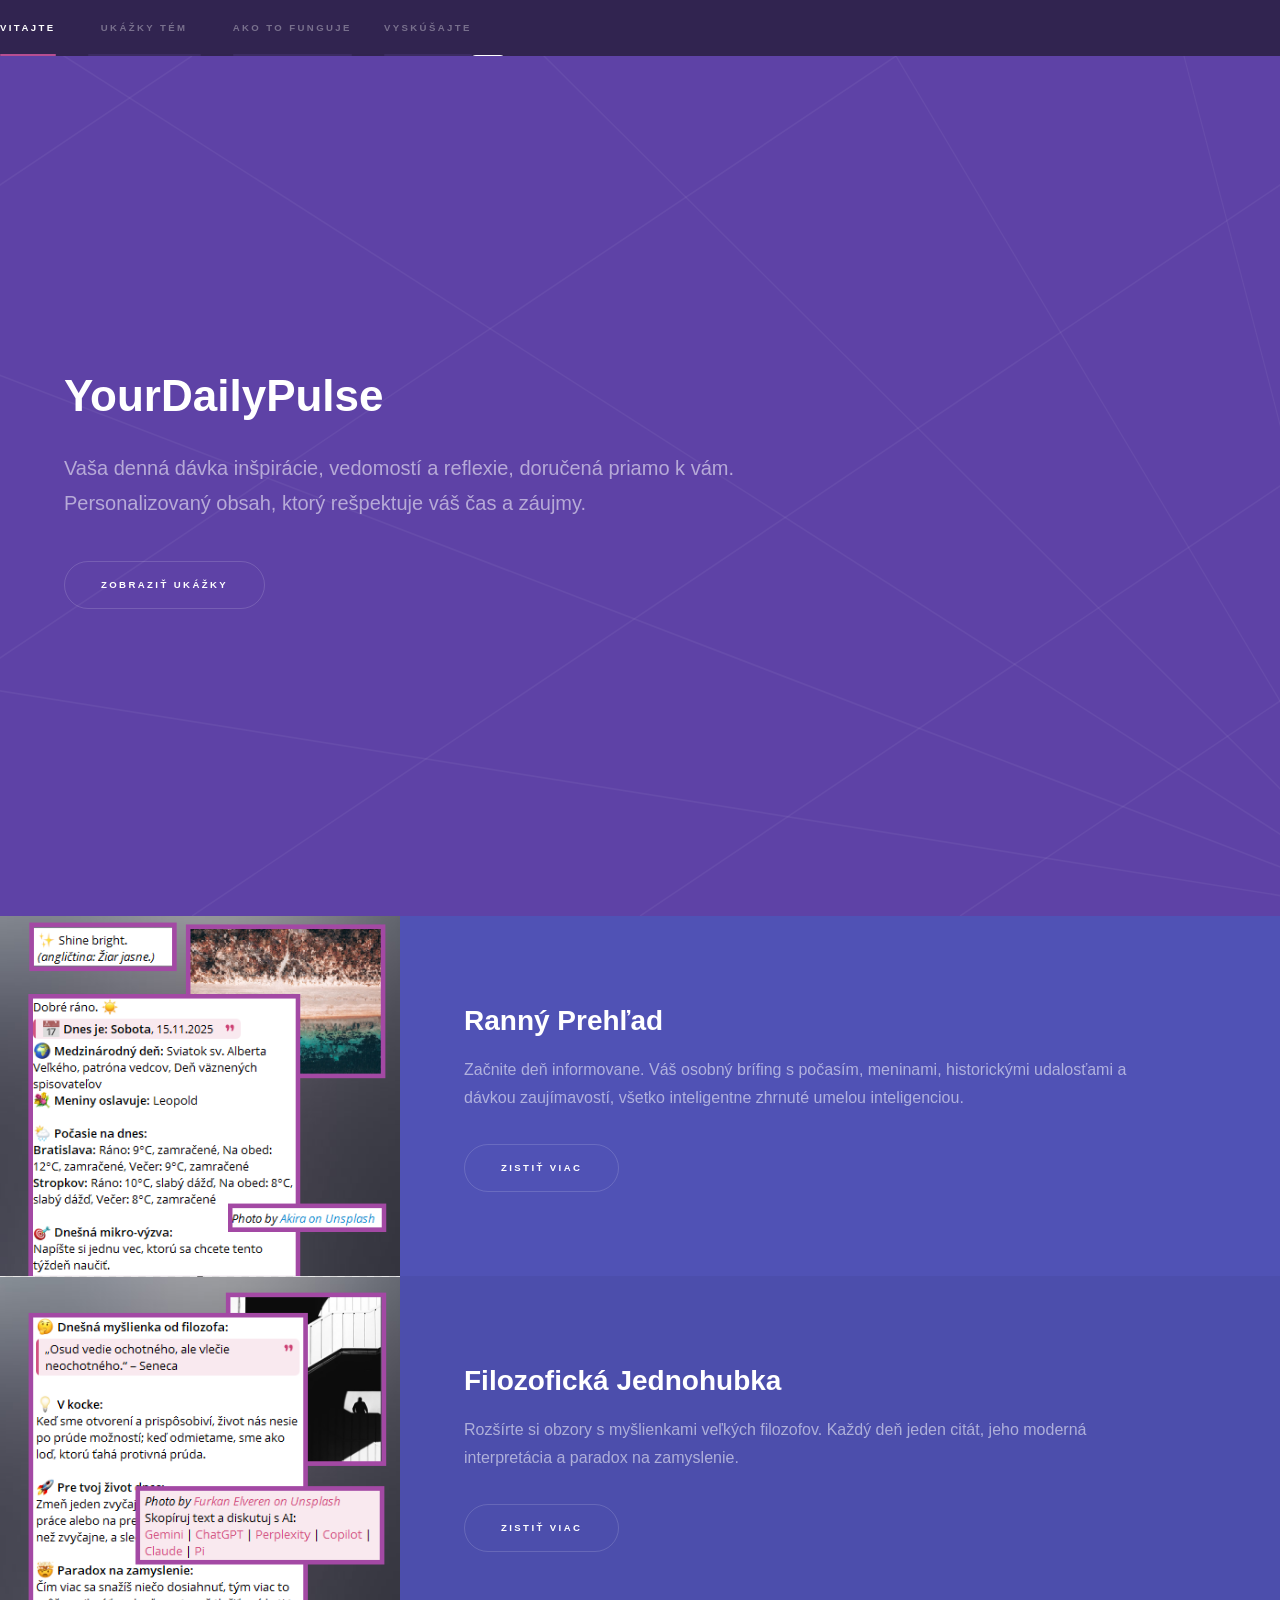
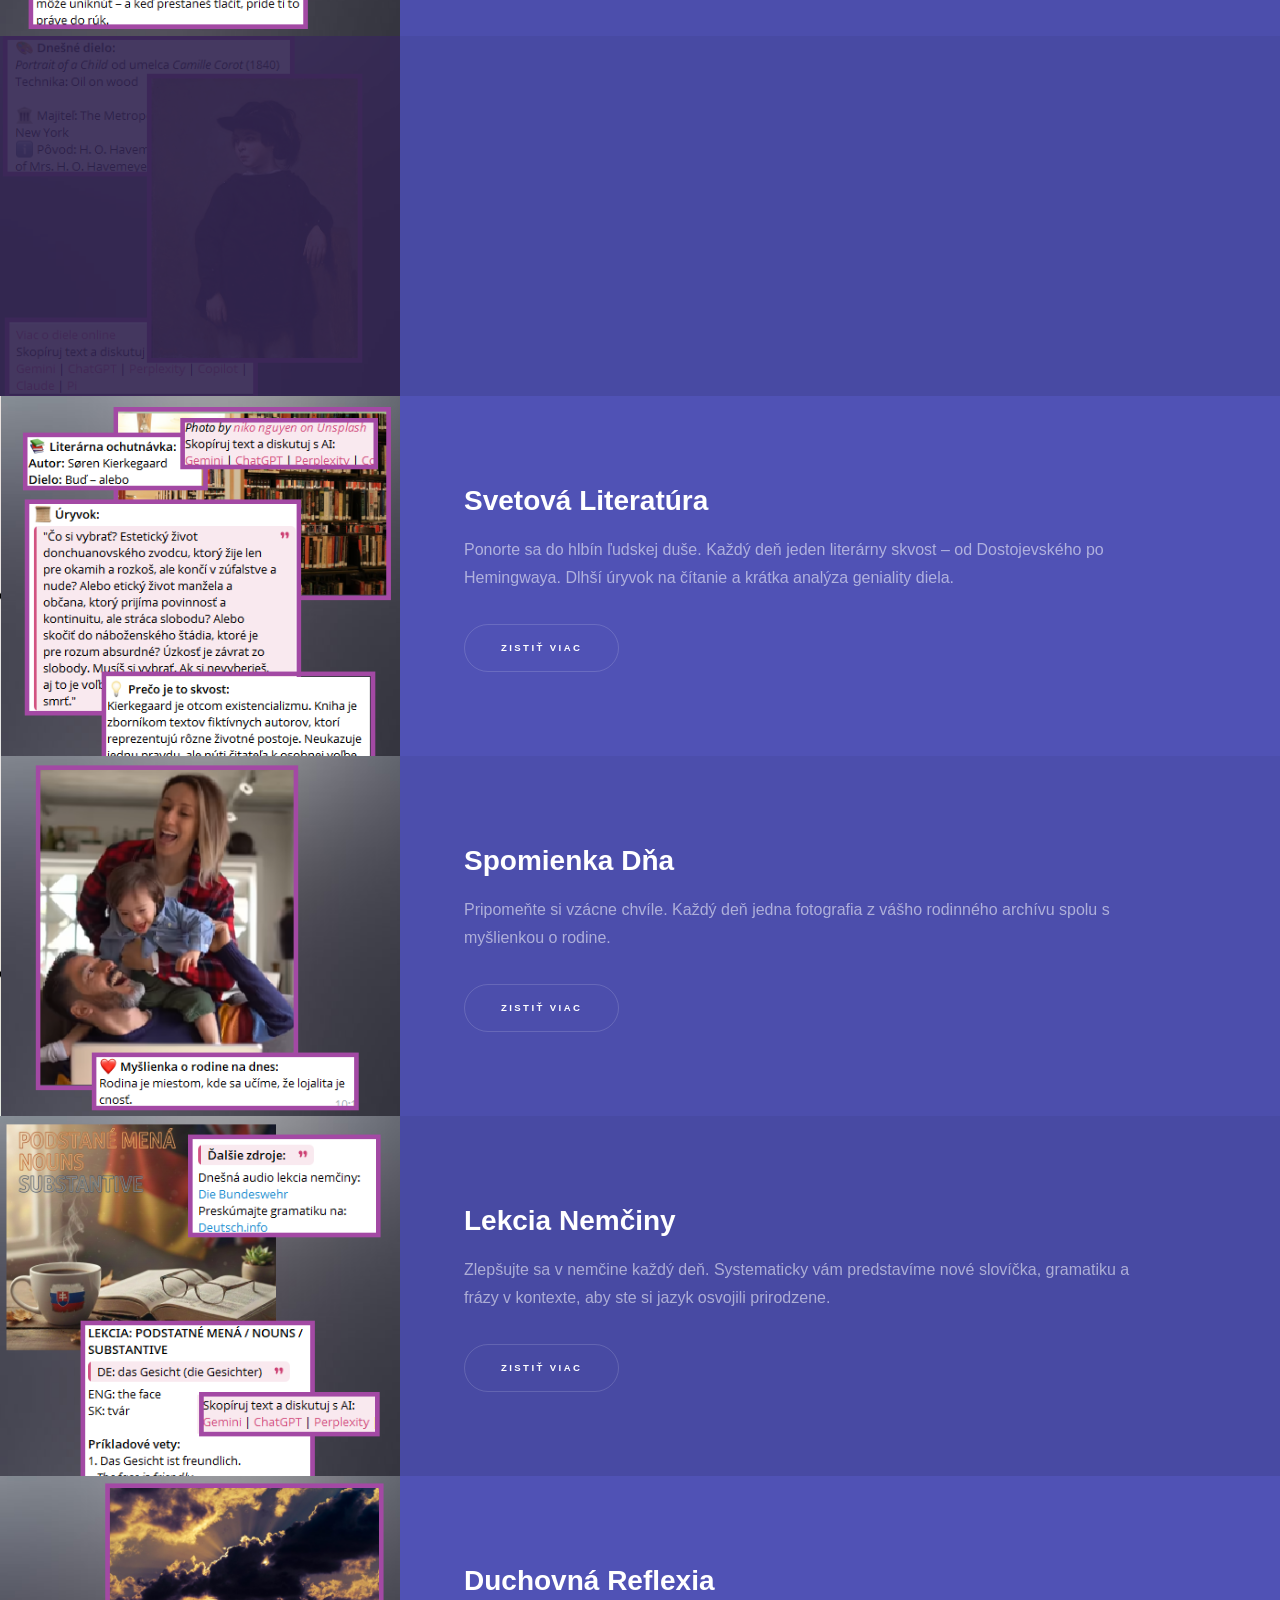
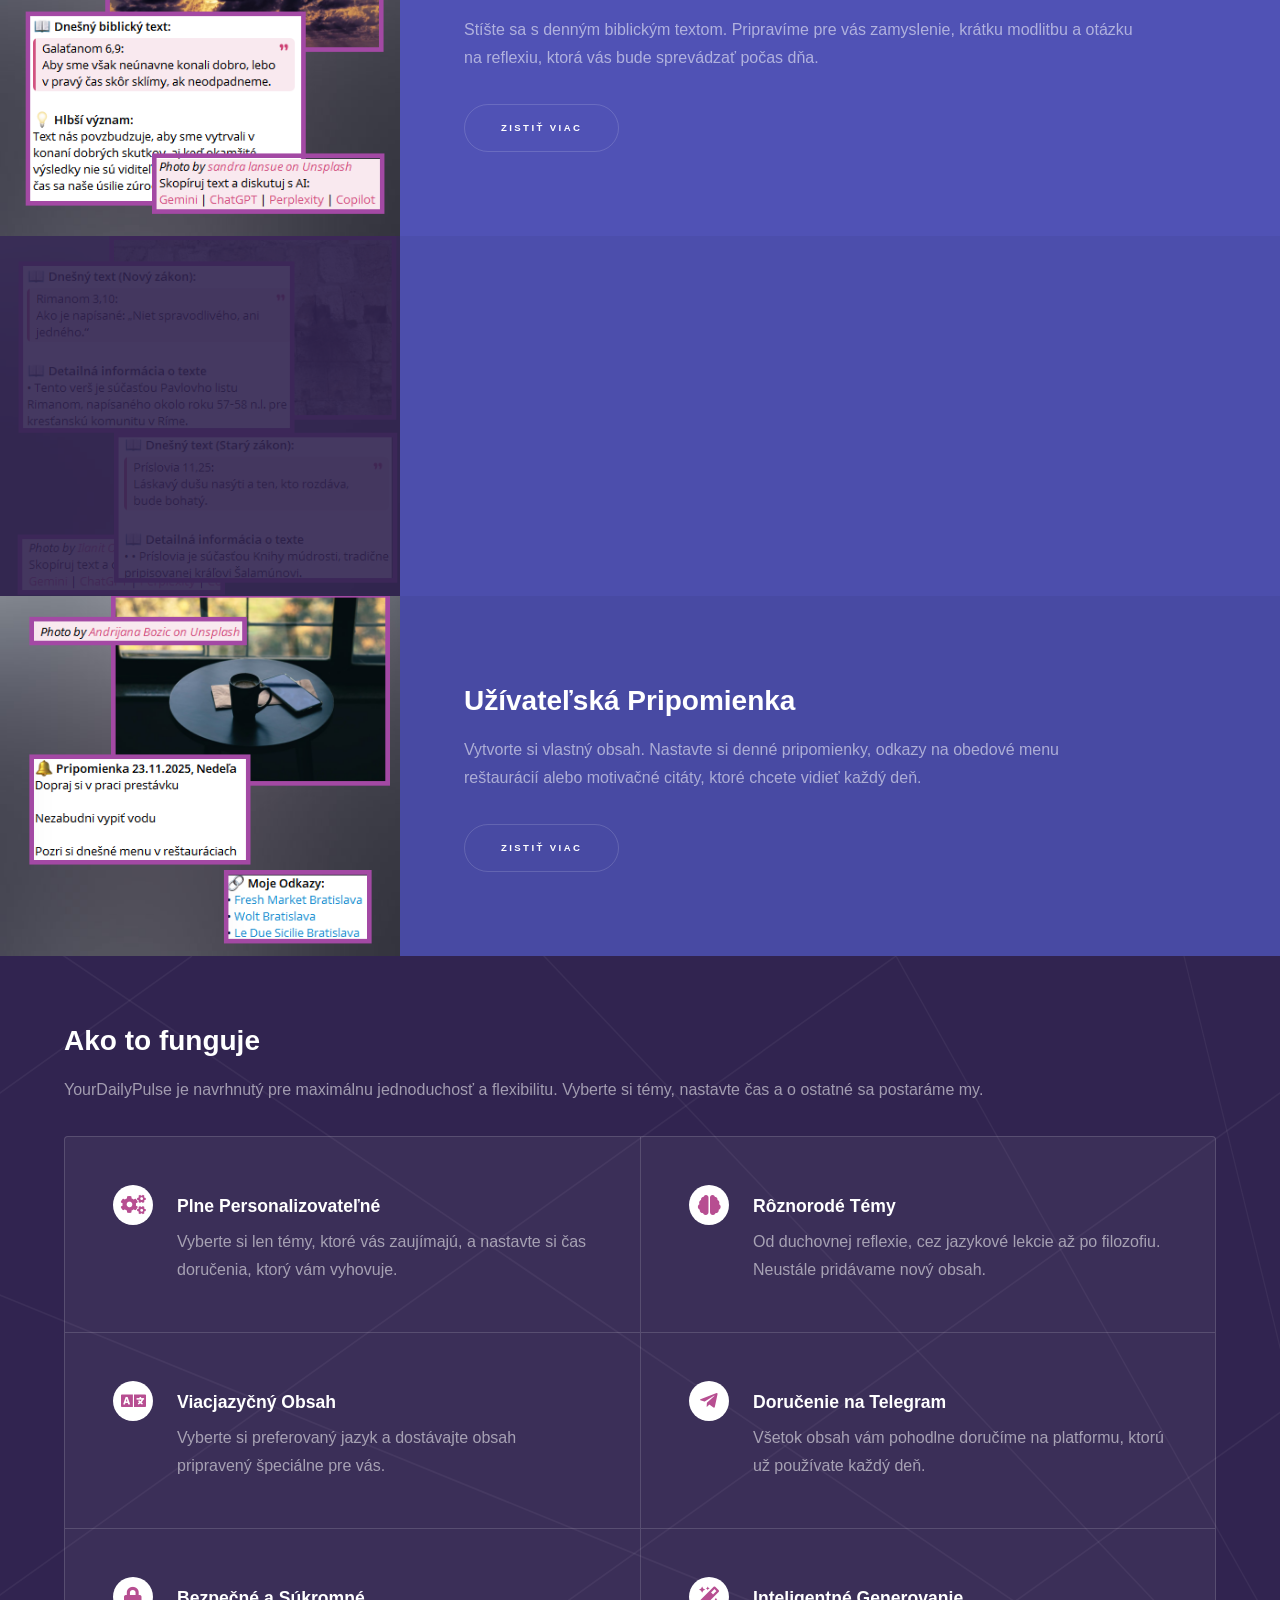
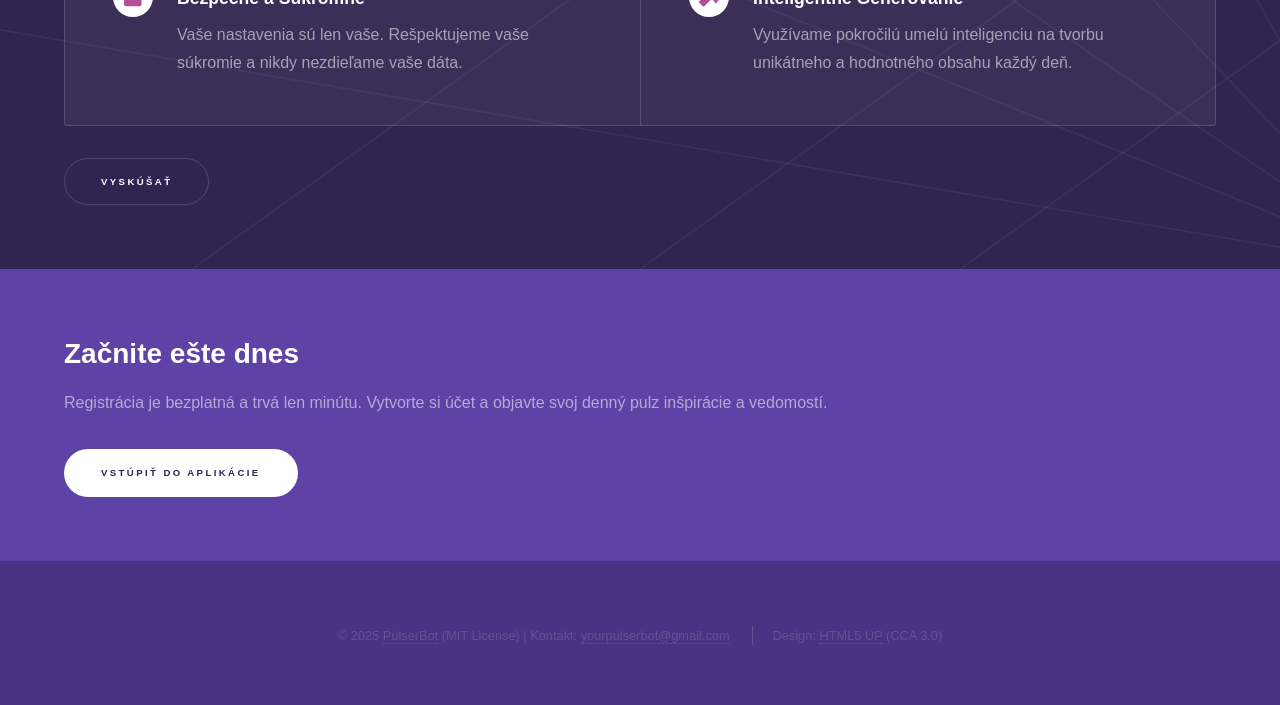
==== commit 645cc1a1: "feat: add World Literature theme (SK/EN/DE) and UI improvements Backend: - Implemented new `world_li" ====
--- a/webapp/index.html
+++ b/webapp/index.html
@@ -1,6 +1,6 @@
 <!DOCTYPE HTML>
 <!--
-	Hyperspace by HTML5 UP (Adapted for YourDailyPulse - Landing Page v13)
+	Hyperspace by HTML5 UP (Adapted for YourDailyPulse - Landing Page v14)
 -->
 <html>
 	<head>
@@ -15,6 +15,7 @@
         <link rel="shortcut icon" href="images/favicon/favicon.ico">
 
 		<link rel="stylesheet" href="assets/css/main.css" />
+		<link rel="stylesheet" href="assets/css/app.css" /> <!-- Ensure app.css is loaded for submenu styles -->
 		<noscript><link rel="stylesheet" href="assets/css/noscript.css" /></noscript>
 	</head>
 	<body class="is-preload">
@@ -25,7 +26,23 @@
 					<nav>
 						<ul>
 							<li><a href="#intro" data-translate-key="navWelcome">Vitajte</a></li>
-							<li><a href="#one" data-translate-key="navShowcase">Ukážky Tém</a></li>
+							
+                            <!-- Main Item + Submenu -->
+							<li>
+                                <a href="#one" data-translate-key="navShowcase">Ukážky Tém</a>
+                                <ul class="submenu">
+                                    <li><a href="#theme-morning" data-translate-key="spotlight1_title">Ranný Prehľad</a></li>
+                                    <li><a href="#theme-philosophy" data-translate-key="spotlight2_title">Filozofia</a></li>
+                                    <li><a href="#theme-art" data-translate-key="spotlight3_title">Umenie</a></li>
+                                    <li><a href="#theme-literature" data-translate-key="spotlight_lit_title">Literatúra</a></li>
+                                    <li><a href="#theme-family" data-translate-key="spotlight4_title">Spomienky</a></li>
+                                    <li><a href="#theme-german" data-translate-key="spotlight5_title">Nemčina</a></li>
+                                    <li><a href="#theme-spiritual" data-translate-key="spotlight6_title">Duchovno</a></li>
+                                    <li><a href="#theme-bible-study" data-translate-key="spotlight7_title">Biblia</a></li>
+                                    <li><a href="#theme-reminder" data-translate-key="spotlight8_title">Pripomienka</a></li>
+                                </ul>
+                            </li>
+
 							<li><a href="#two" data-translate-key="navHowItWorks">Ako to funguje</a></li>
 							<li><a href="#three" data-translate-key="navTryIt">Vyskúšajte</a></li>
 						</ul>
@@ -58,7 +75,7 @@
 					<section id="one" class="wrapper style2 spotlights">
 						
 						<!-- 1. Ranný Prehľad -->
-						<section>
+						<section id="theme-morning">
 							<a data-destination="generic.html?theme=morning_briefing" class="image"><img src="images/themes/morning_briefing/main_sk.png" alt="Ukážka Ranného Prehľadu" data-position="center center" /></a>
 							<div class="content">
 								<div class="inner">
@@ -72,7 +89,7 @@
 						</section>
 
 						<!-- 2. Filozofická Jednohubka -->
-						<section>
+						<section id="theme-philosophy">
 							<a data-destination="generic.html?theme=philosophy" class="image"><img src="images/themes/philosophy/main_sk.png" alt="Ukážka Filozofie" data-position="top center" /></a>
 							<div class="content">
 								<div class="inner">
@@ -86,7 +103,7 @@
 						</section>
 
 						<!-- 3. Dnešné Európske Dielo -->
-						<section>
+						<section id="theme-art">
 							<a data-destination="generic.html?theme=art" class="image"><img src="images/themes/art/main_sk.png" alt="Ukážka Európskeho Diela" data-position="25% 25%" /></a>
 							<div class="content">
 								<div class="inner">
@@ -99,8 +116,22 @@
 							</div>
 						</section>
 
+                        <!-- 3b. Svetová Literatúra (Nová) -->
+						<section id="theme-literature">
+							<a data-destination="generic.html?theme=world_literature" class="image"><img src="images/themes/world_literature/main_sk.png" alt="Ukážka Literatúry" data-position="top center" /></a>
+							<div class="content">
+								<div class="inner">
+									<h2 data-translate-key="spotlight_lit_title">Svetová Literatúra</h2>
+									<p data-translate-key="spotlight_lit_desc">Ponorte sa do hlbín ľudskej duše. Každý deň jeden literárny skvost – od Dostojevského po Hemingwaya.</p>
+									<ul class="actions">
+										<li><a data-destination="generic.html?theme=world_literature" class="button" data-translate-key="spotlightButton_learnMore">Zistiť Viac</a></li>
+									</ul>
+								</div>
+							</div>
+						</section>
+
                         <!-- 4. Spomienka Dňa -->
-                        <section>
+                        <section id="theme-family">
 							<a data-destination="generic.html?theme=family_photo" class="image"><img src="images/themes/family_photo/main_sk.png" alt="Ukážka Rodinnej Fotky" data-position="center center" /></a>
 							<div class="content">
 								<div class="inner">
@@ -114,7 +145,7 @@
 						</section>
 
                         <!-- 5. Lekcia Nemčiny -->
-						<section>
+						<section id="theme-german">
 							<a data-destination="generic.html?theme=german_lesson" class="image"><img src="images/themes/german_lesson/main_sk.png" alt="Ukážka Lekcie Nemčiny" data-position="top center" /></a>
 							<div class="content">
 								<div class="inner">
@@ -128,7 +159,7 @@
 						</section>
 
                         <!-- 6. Duchovná Reflexia -->
-                        <section>
+                        <section id="theme-spiritual">
 							<a data-destination="generic.html?theme=spiritual_reflection" class="image"><img src="images/themes/spiritual_reflection/main_sk.png" alt="Ukážka Duchovnej Reflexie" data-position="25% 25%" /></a>
 							<div class="content">
 								<div class="inner">
@@ -142,7 +173,7 @@
 						</section>
 						
 						<!-- 7. Štúdium Biblie -->
-						<section>
+						<section id="theme-bible-study">
 							<a data-destination="generic.html?theme=bible_study" class="image"><img src="images/themes/bible_study/main_sk.png" alt="Ukážka Štúdia Biblie" data-position="center center" /></a>
 							<div class="content">
 								<div class="inner">
@@ -156,7 +187,7 @@
 						</section>
 
                         <!-- 8. Užívateľská Pripomienka -->
-                        <section>
+                        <section id="theme-reminder">
 							<a data-destination="generic.html?theme=user_reminder" class="image"><img src="images/themes/user_reminder/main_sk.png" alt="Ukážka Pripomienky" data-position="center center" /></a>
 							<div class="content">
 								<div class="inner">
@@ -251,4 +282,5 @@
 			<script src="assets/js/lang-switcher.js"></script>
 
 	</body>
-</html>+</html>
+<!-- End of webapp/index.html (v. 0014) -->
--- a/webapp/assets/css/app.css
+++ b/webapp/assets/css/app.css
@@ -0,0 +1,496 @@
+/*
+ * app.css
+ * Custom application-specific styles for YourDailyPulse login, dashboard and landing page.
+ */
+
+/* --- General Helper Classes --- */
+
+.hidden {
+    display: none !important;
+}
+
+/* --- Main Content Centering --- */
+
+#app-main-content > .inner {
+    display: flex;
+    flex-direction: column;
+    justify-content: center; /* Center content vertically */
+    min-height: 100%; /* Ensure it takes full height */
+}
+
+/* --- Sidebar Enhancements --- */
+
+/* Make sidebar content aligned to the top, not centered vertically */
+#sidebar > .inner {
+    justify-content: flex-start;
+}
+
+/* Style for the new app navigation menu (Dashboard) */
+#app-nav {
+    text-align: right;
+    width: 100%;
+}
+
+/* Style for the container holding lang switcher and back link */
+.sidebar-footer {
+    margin-top: auto; /* Pushes the footer to the bottom */
+    padding-top: 1.5em;
+    width: 100%;
+}
+
+#sidebar .lang-switcher {
+    text-align: right;
+    padding-bottom: 1.5em;
+}
+
+#sidebar .lang-option {
+    display: inline-block;
+    width: 32px;
+    height: 24px;
+    background-size: cover;
+    background-position: center;
+    border-radius: 4px;
+    cursor: pointer;
+    vertical-align: middle;
+    transition: opacity 0.2s ease-in-out;
+    opacity: 0.5;
+}
+
+#sidebar .lang-option:hover {
+    opacity: 0.75;
+}
+
+#sidebar .lang-option.active {
+    opacity: 1;
+    box-shadow: 0 0 0 2px #ffffff;
+}
+
+#sidebar .lang-option[data-lang="sk"] {
+    background-image: url('../../images/flags/sk.svg');
+}
+
+#sidebar .lang-option[data-lang="en"] {
+    background-image: url('../../images/flags/gb.svg');
+}
+
+#sidebar .lang-separator {
+    display: inline-block;
+    margin: 0 0.5em;
+    color: rgba(255, 255, 255, 0.35);
+    vertical-align: middle;
+}
+
+#sidebar .back-to-home {
+    border-top: solid 1px rgba(255, 255, 255, 0.15);
+    padding-top: 1.5em;
+    text-align: right;
+    font-size: 0.8em;
+}
+
+#sidebar .back-to-home a {
+    border: none;
+    color: rgba(255, 255, 255, 0.55);
+}
+
+#sidebar .back-to-home a:hover {
+    color: #ffffff;
+}
+
+/* --- Sidebar Submenu Styles (Landing Page) --- */
+#sidebar nav > ul > li > ul.submenu {
+    display: block;
+    margin: 0.5em 0 1em 0;
+    padding-left: 0;
+    list-style: none;
+    border-top: none; /* Remove line above submenu */
+}
+
+#sidebar nav > ul > li > ul.submenu > li {
+    margin: 0;
+    padding: 0;
+    border: none; /* Remove lines between items */
+    opacity: 1;
+    transform: none; /* Reset animations to prevent flickering */
+}
+
+#sidebar nav > ul > li > ul.submenu > li > a {
+    font-size: 0.5em; /* Smaller font than main menu */
+    padding: 0.4em 0;
+    color: rgba(255, 255, 255, 0.4); /* Dimmer color */
+    text-transform: none;
+    letter-spacing: 0.1em;
+    border: none;
+    text-align: right;
+}
+
+#sidebar nav > ul > li > ul.submenu > li > a:hover {
+    color: #ffffff;
+}
+
+/* Remove the gradient line after submenu items */
+#sidebar nav > ul > li > ul.submenu > li > a:after {
+    display: none;
+}
+
+
+/* --- Auth Forms & Containers --- */
+
+#auth-container,
+#verification-container,
+#dashboard-container {
+    max-width: 40em;
+    width: 100%;
+}
+
+.form-container .fields {
+    width: 100%;
+    margin: 0 0 2em 0;
+    padding: 0;
+}
+
+.form-container .field {
+    width: 100%;
+    padding: 0;
+    margin-bottom: 1.5em;
+}
+
+.auth-switch {
+    margin-top: 1.5em;
+    font-size: 0.8em;
+}
+
+.auth-switch a {
+    color: #ffffff;
+    border-bottom-color: #ffffff;
+    text-decoration: none;
+}
+
+.error-message {
+    color: #ff6384;
+    font-size: 0.9em;
+    margin-top: 1em;
+    min-height: 1.5em;
+}
+
+.status-message {
+    color: #4bc0c0;
+    font-size: 0.9em;
+    margin-top: 1em;
+    min-height: 1.5em;
+}
+
+
+/* --- Dashboard Specific Styles --- */
+
+#subscriptions-form {
+    margin-top: 2em;
+}
+
+/* NEW DASHBOARD STYLES (Setup Sections) */
+.setup-section {
+    margin-bottom: 2em;
+}
+
+.setup-section h3 {
+    color: #b74e91;
+    font-size: 1.1em;
+    margin-bottom: 0.5em;
+    text-transform: uppercase;
+    letter-spacing: 0.1em;
+}
+
+.instruction {
+    font-size: 0.9em;
+    color: rgba(255, 255, 255, 0.7);
+    margin-bottom: 1em;
+    padding-left: 0.5em;
+    border-left: 2px solid rgba(255, 255, 255, 0.1);
+}
+
+/* Timezone Select */
+#timezone-select {
+    height: 2.75em;
+    line-height: 2.75em;
+    background-color: #312450;
+    border-color: rgba(255, 255, 255, 0.3);
+    color: #ffffff;
+}
+#timezone-select option {
+    background-color: #312450;
+    color: #ffffff;
+}
+
+/* Themes List */
+.theme-row {
+    padding: 1em 1.5em;
+    background: rgba(255, 255, 255, 0.03);
+    margin-bottom: 1em;
+    display: flex;
+    flex-direction: column;
+    gap: 1em;
+    border: solid 1px rgba(255, 255, 255, 0.15);
+    border-radius: 0.25em;
+}
+
+.theme-header {
+    display: flex;
+    align-items: flex-start;
+    justify-content: space-between;
+    width: 100%;
+    min-height: 3em;
+}
+
+.theme-title-wrapper {
+    display: flex;
+    flex-direction: column;
+    align-items: flex-start;
+    gap: 0.5em;
+    padding-top: 0.2em;
+}
+
+.theme-header h4 {
+    margin: 0;
+    font-size: 1em;
+    color: #ffffff;
+    line-height: 1.3;
+}
+
+.theme-controls {
+    display: flex;
+    align-items: center;
+    gap: 1.5em;
+    margin-top: 0;
+}
+
+.control-group {
+    display: flex;
+    align-items: center;
+    gap: 0.5em;
+}
+
+.control-group label {
+    font-size: 0.8em;
+    margin: 0;
+    font-weight: normal;
+    color: rgba(255, 255, 255, 0.6);
+}
+
+.theme-time-select, .theme-lang-select {
+    height: 2em;
+    line-height: 2em;
+    padding: 0 2em 0 0.5em;
+    font-size: 0.8em;
+    width: auto;
+    background-color: #312450;
+    border-color: rgba(255, 255, 255, 0.3);
+    color: #ffffff;
+}
+
+.theme-time-select option,
+.theme-lang-select option {
+    background-color: #312450;
+    color: #ffffff;
+}
+
+/* Custom Checkbox Group */
+.toggle-group {
+    margin-left: 1em;
+    display: flex;
+    align-items: center;
+    height: 2em;
+}
+
+input[type="checkbox"].theme-active-cb {
+    margin-top: 0;
+}
+
+
+/* --- Day Picker --- */
+.day-picker {
+    display: flex;
+    gap: 8px;
+    width: 100%;
+    justify-content: flex-start;
+    padding-top: 0.8em;
+    border-top: 1px solid rgba(255, 255, 255, 0.1);
+    flex-wrap: wrap;
+}
+
+.day-cb {
+    display: none !important;
+}
+
+.day-cb + label {
+    display: flex !important;
+    justify-content: center;
+    align-items: center;
+    
+    width: 2.2em;
+    height: 2.2em;
+    border-radius: 50%;
+    
+    padding: 0 !important; 
+    margin: 0 !important;
+    text-indent: 0 !important;
+    line-height: normal !important;
+    
+    background: rgba(255, 255, 255, 0.05);
+    border: 1px solid rgba(255, 255, 255, 0.2);
+    color: rgba(255, 255, 255, 0.5);
+    
+    font-size: 0.85em;
+    font-weight: normal;
+    cursor: pointer;
+    user-select: none;
+    transition: all 0.2s ease;
+}
+
+.day-cb + label:before,
+.day-cb + label:after {
+    content: none !important;
+    display: none !important;
+}
+
+.day-cb:hover + label {
+    background: rgba(255, 255, 255, 0.15);
+    border-color: rgba(255, 255, 255, 0.4);
+    color: #ffffff;
+}
+
+.day-cb:checked + label {
+    background: #ffffff;
+    color: #5e42a6; 
+    border-color: #ffffff;
+    font-weight: bold;
+    box-shadow: 0 0 8px rgba(255, 255, 255, 0.4);
+}
+
+/* --- MODAL STYLES --- */
+.modal {
+    position: fixed;
+    top: 0;
+    left: 0;
+    width: 100%;
+    height: 100%;
+    background: rgba(0, 0, 0, 0.8);
+    z-index: 20000;
+    display: flex;
+    justify-content: center;
+    align-items: center;
+    padding: 1em;
+}
+
+.modal-content {
+    background: #312450;
+    border: 1px solid rgba(255, 255, 255, 0.15);
+    width: 100%;
+    max-width: 500px;
+    max-height: 90vh;
+    overflow-y: auto;
+    box-shadow: 0 10px 30px rgba(0, 0, 0, 0.5);
+    border-radius: 0.5em;
+}
+
+.modal-section {
+    margin-bottom: 1.5em;
+}
+
+.modal-input-row {
+    margin-bottom: 0.5em;
+    display: flex;
+    gap: 10px;
+}
+
+.modal-input-row input {
+    font-size: 0.8em;
+}
+
+/* Edit Content Button Style */
+.edit-content-btn {
+    font-size: 0.65em;
+    padding: 0 0.8em;
+    height: 1.8em;
+    line-height: 1.8em;
+    background: rgba(255,255,255,0.1);
+    border: 1px solid rgba(255,255,255,0.3);
+    cursor: pointer;
+    color: #fff;
+    border-radius: 0.25em;
+    text-transform: uppercase;
+    letter-spacing: 0.05em;
+    transition: all 0.2s;
+}
+
+.edit-content-btn:hover {
+    background: rgba(255,255,255,0.2);
+    border-color: #ffffff;
+}
+
+/* Responsive Adjustments */
+@media screen and (max-width: 736px) {
+    .theme-header {
+        flex-direction: column;
+        align-items: flex-start;
+        gap: 1em;
+    }
+    .theme-controls {
+        width: 100%;
+        justify-content: space-between;
+        margin-top: 0;
+    }
+    .theme-time-select, .theme-lang-select {
+        width: 100%;
+    }
+    .day-picker {
+        justify-content: space-between;
+    }
+    .edit-content-btn {
+        margin-top: 0.5em;
+    }
+}
+
+/* --- Header Logout Button --- */
+#logout-button-container {
+    padding-left: 2em;
+}
+#logout-button {
+    padding: 0 1.5em;
+    height: 2.5em;
+    line-height: 2.5em;
+    font-size: 0.8em;
+    border: none;
+}
+
+/* --- FIX: Footer Visibility --- */
+#footer {
+    position: relative;
+    z-index: 1; /* Above background, below sidebar if overlapping handled */
+    padding-left: 2em;
+    padding-right: 2em;
+    text-align: center;
+}
+
+/* Ensure long text wraps on smaller screens */
+#footer .menu li {
+    white-space: normal;
+    display: inline-block;
+    line-height: 1.5em;
+}
+
+/* Desktop: Push footer right to avoid sidebar overlap */
+@media screen and (min-width: 1281px) {
+    #footer {
+        margin-left: 18em; /* Same as sidebar width */
+        width: calc(100% - 18em);
+    }
+}
+
+/* Mobile/Tablet: Full width */
+@media screen and (max-width: 1280px) {
+    #footer {
+        margin-left: 0;
+        width: 100%;
+    }
+}
+
+/* End of webapp/assets/css/app.css (v. 0011) */
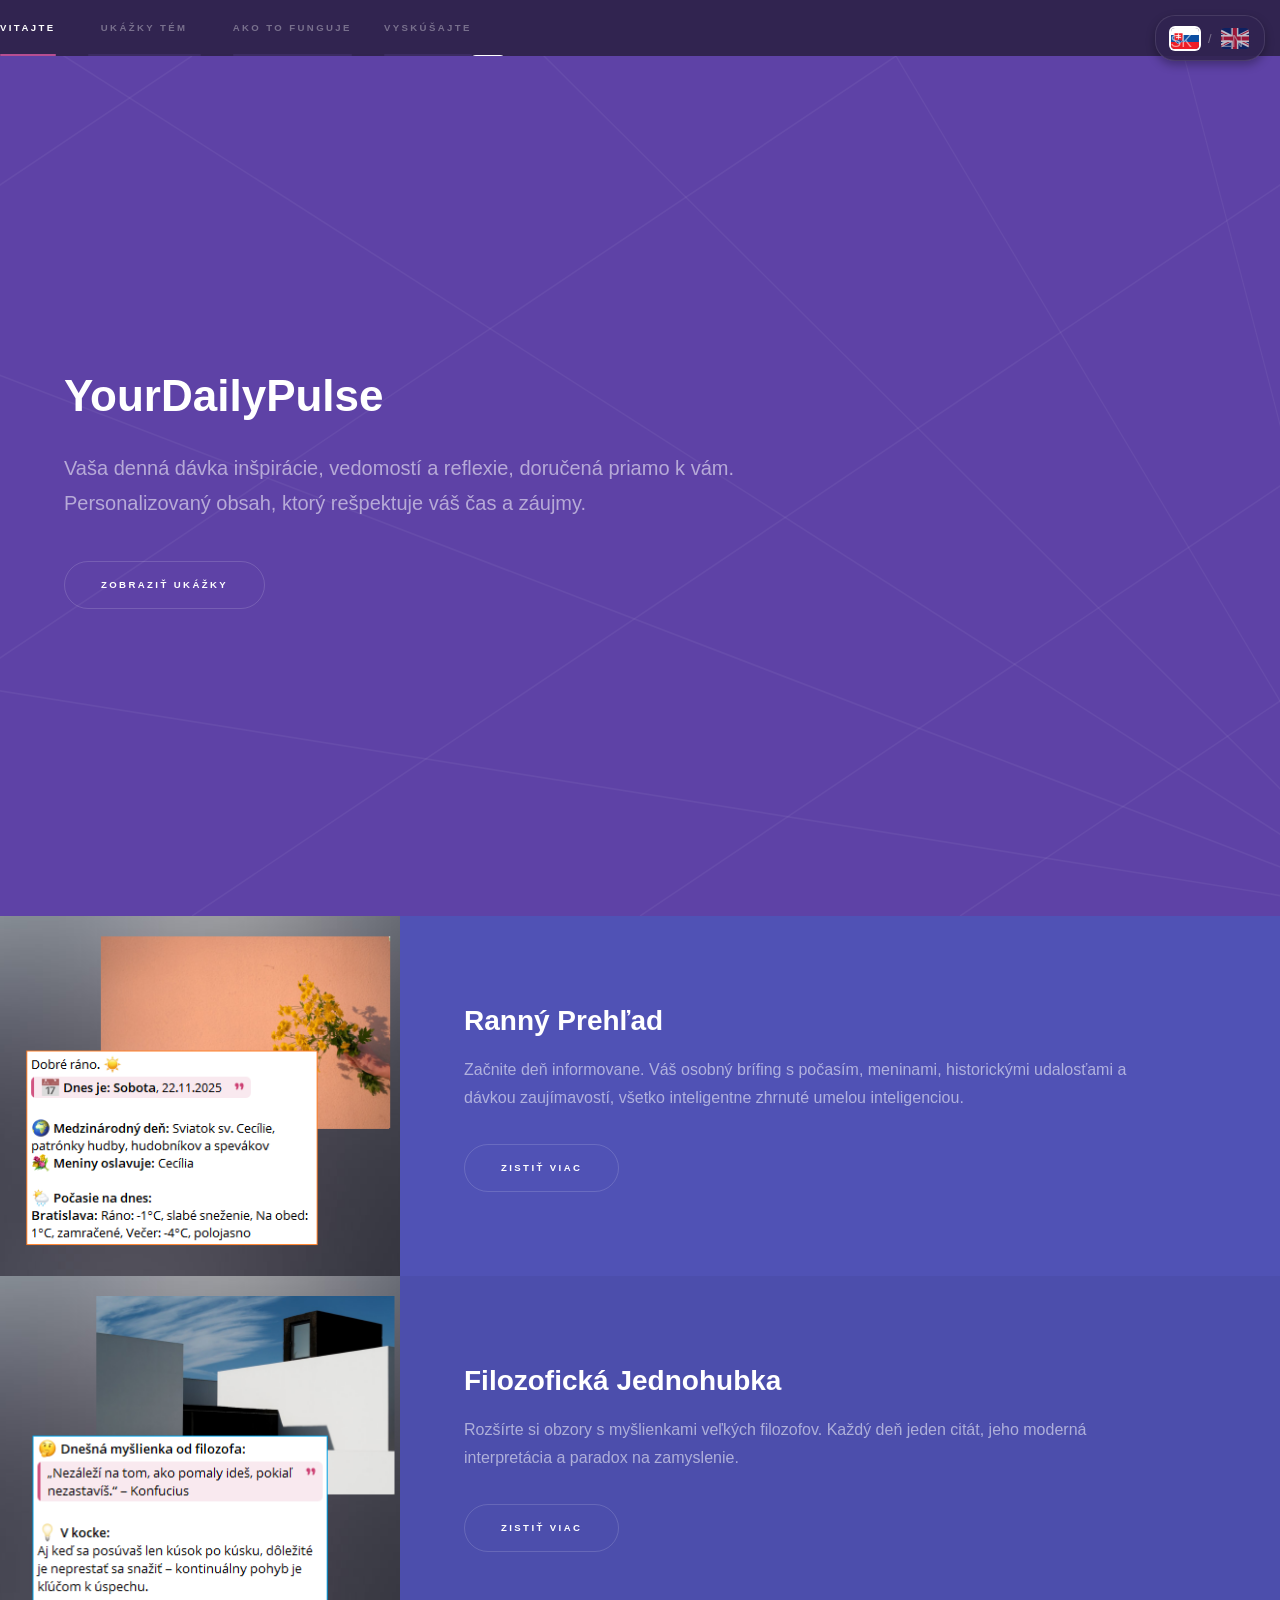
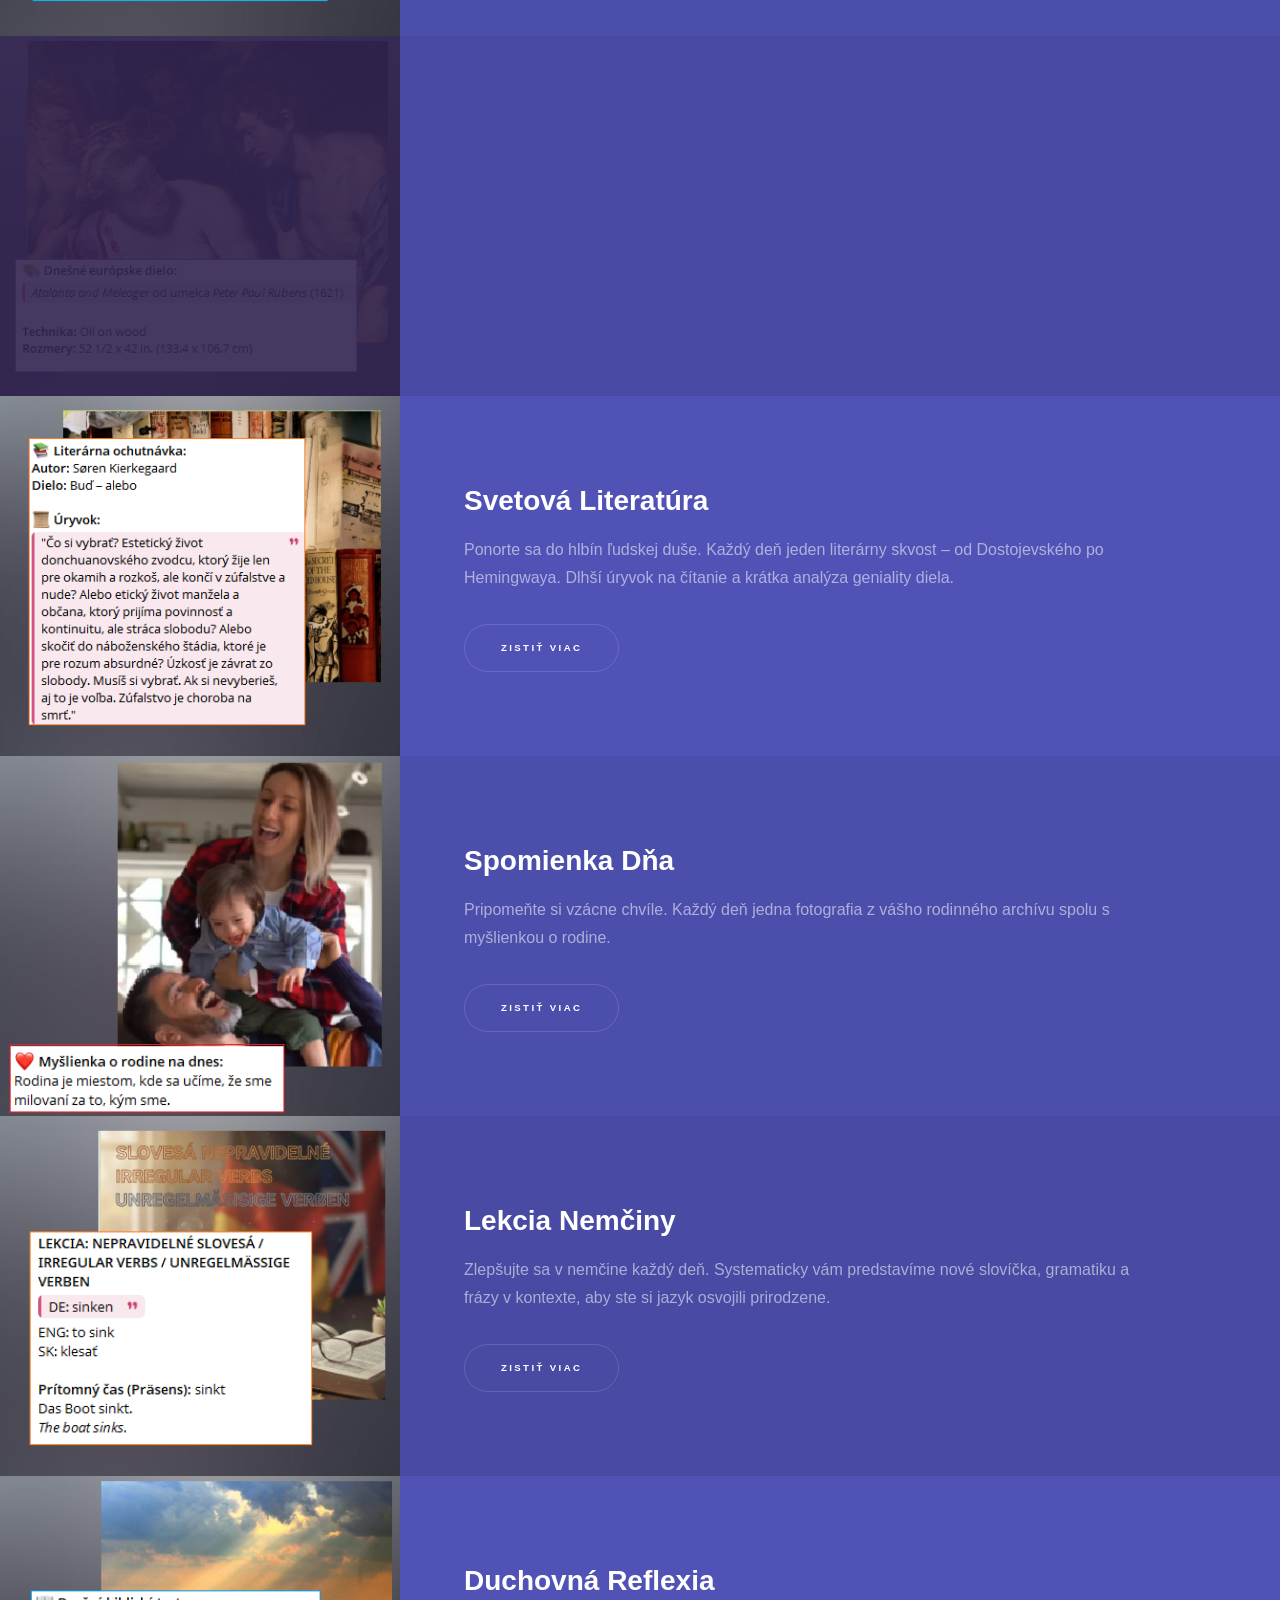
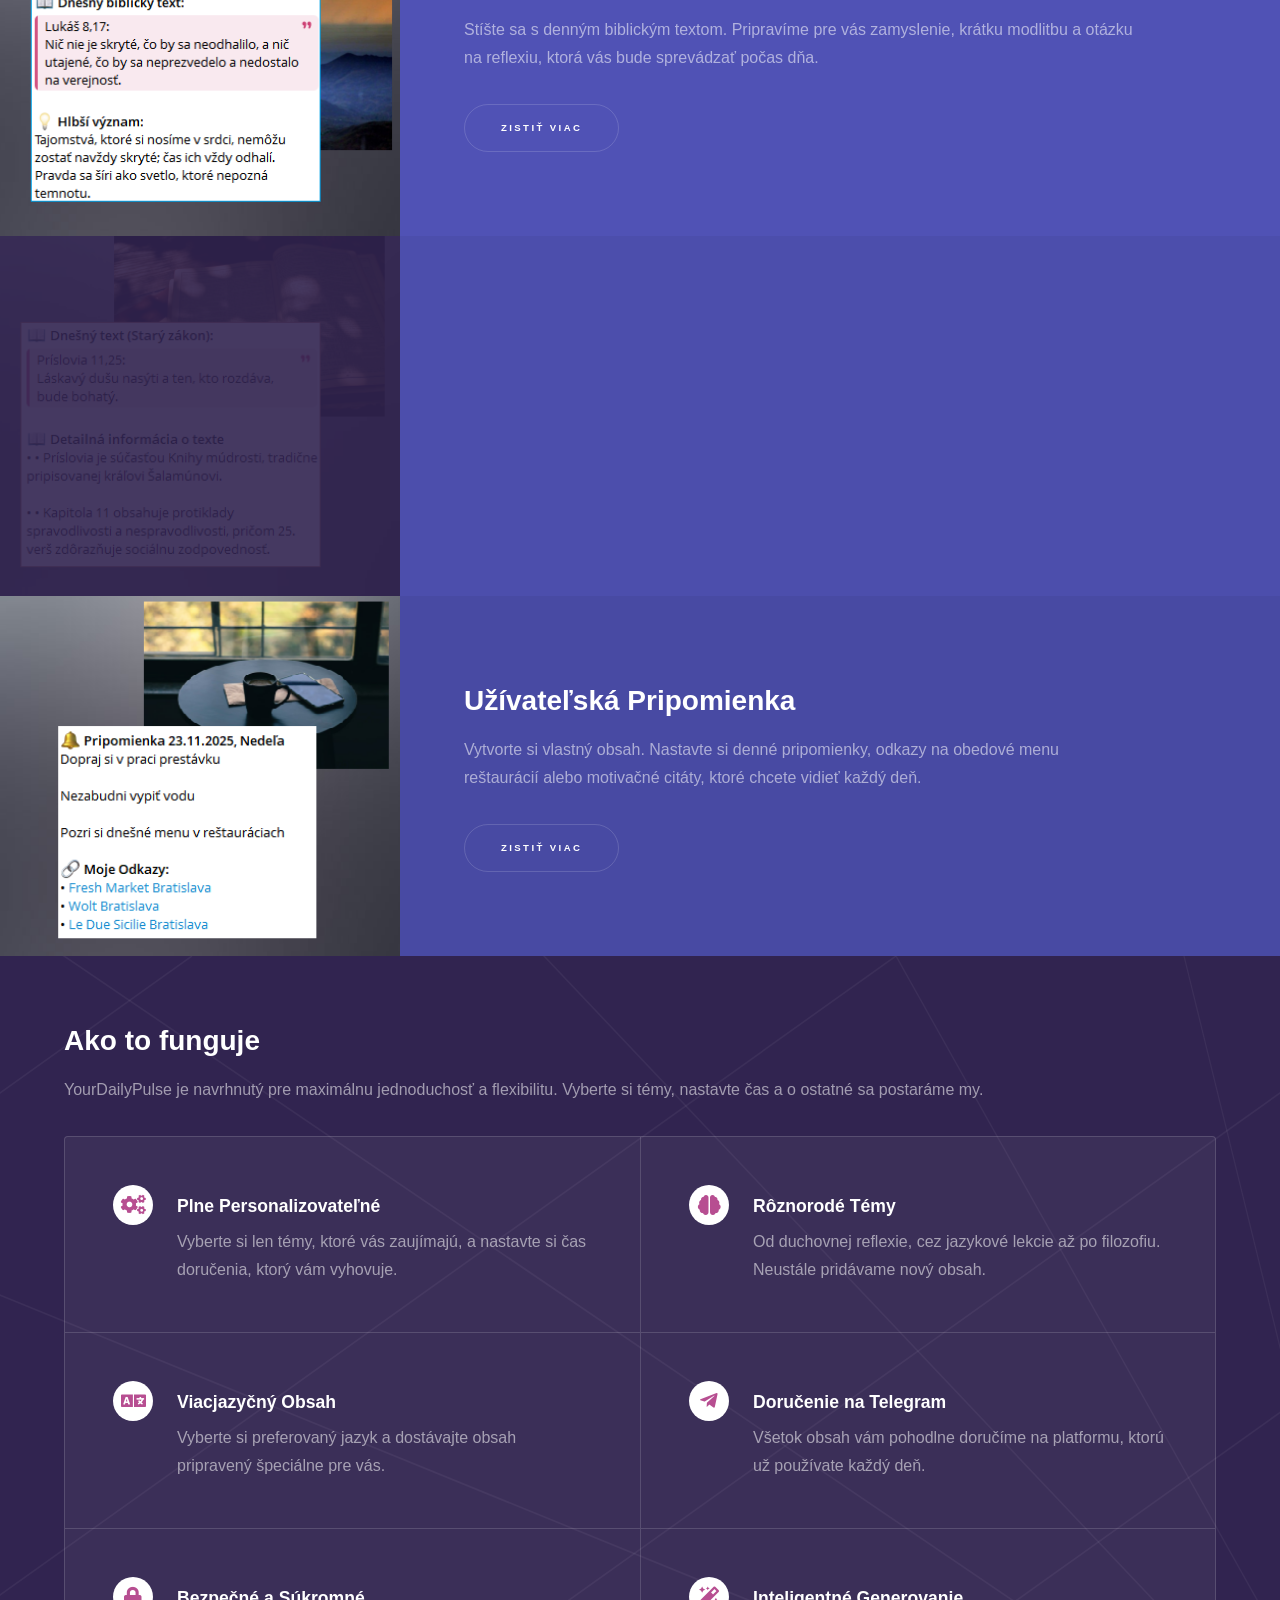
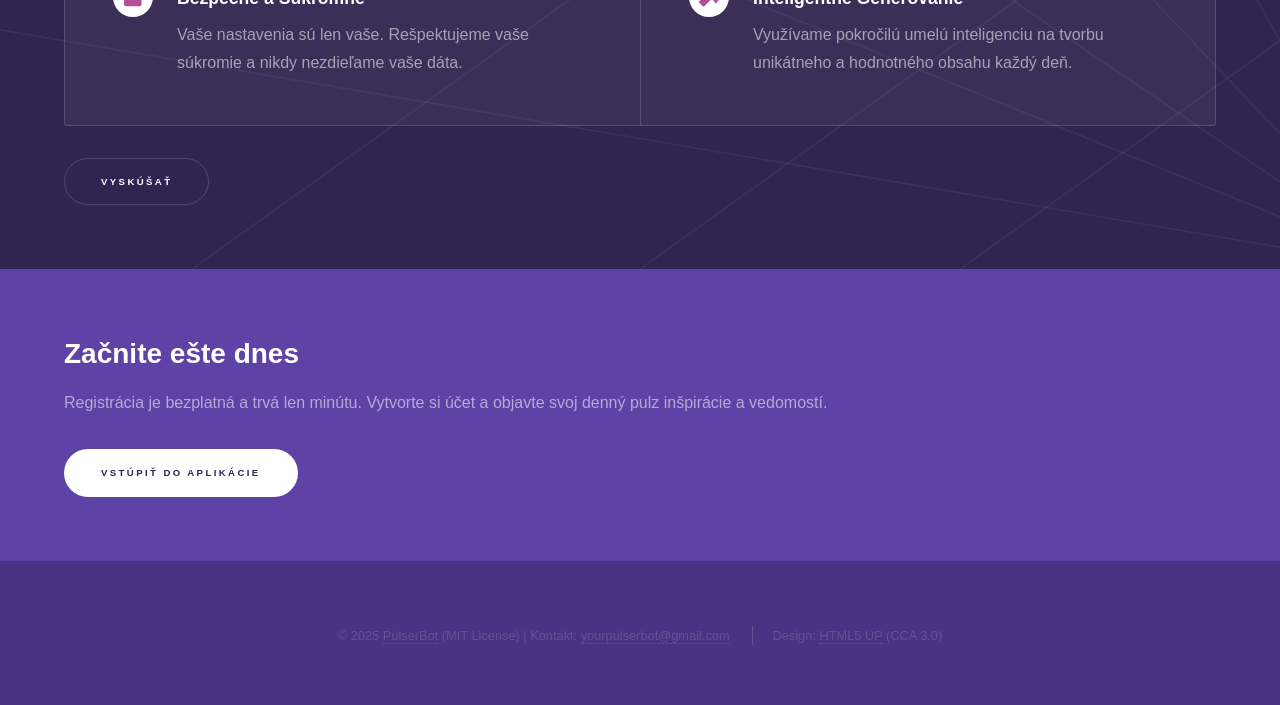
==== commit 2ff0ead8: "feat(ui): implement mobile navigation and floating language switchers - Added `<div id="floating-lan" ====
--- a/webapp/index.html
+++ b/webapp/index.html
@@ -281,6 +281,12 @@
 			<script src="assets/js/theme-details.js"></script>
 			<script src="assets/js/lang-switcher.js"></script>
 
+		<!-- Floating Language Switcher for Mobile -->
+		<div id="floating-lang-switcher">
+			<span class="lang-option active" data-lang="sk">SK</span>
+			<span class="lang-separator">/</span>
+			<span class="lang-option" data-lang="en">EN</span>
+		</div>
 	</body>
 </html>
 <!-- End of webapp/index.html (v. 0014) -->
--- a/webapp/assets/css/app.css
+++ b/webapp/assets/css/app.css
@@ -461,13 +461,16 @@
     border: none;
 }
 
-/* --- FIX: Footer Visibility --- */
+/* --- Footer Visibility --- */
+/* Default: Footer is full width (for generic.html and mobile) */
 #footer {
     position: relative;
-    z-index: 1; /* Above background, below sidebar if overlapping handled */
+    z-index: 1; 
     padding-left: 2em;
     padding-right: 2em;
     text-align: center;
+    margin-left: 0;
+    width: 100%;
 }
 
 /* Ensure long text wraps on smaller screens */
@@ -477,20 +480,135 @@
     line-height: 1.5em;
 }
 
-/* Desktop: Push footer right to avoid sidebar overlap */
-@media screen and (min-width: 1281px) {
-    #footer {
-        margin-left: 18em; /* Same as sidebar width */
-        width: calc(100% - 18em);
-    }
-}
-
-/* Mobile/Tablet: Full width */
+/* 
+Desktop fix: Ideally, we only push footer if sidebar exists.
+Since we can't detect sidebar existence in CSS easily without :has(),
+we will keep it centered (full width) on generic pages for better look,
+and it might overlap slightly on index.html if scrolled down far enough,
+but Sidebar is usually fixed.
+
+Actually, on Desktop index.html, the sidebar covers the left 18em.
+So footer MUST be pushed.
+On generic.html, there is NO sidebar, so footer MUST NOT be pushed.
+
+Since we cannot differentiate files in CSS, we accept that on index.html
+the footer text might be partially covered if we don't push it.
+BUT: The "Wrapper" pushes content. Footer is outside wrapper in generic.html?
+Yes, structure is: Sidebar -> Wrapper -> Footer.
+*/
+
+/* --- Floating Language Switcher (Mobile/Tablet) --- */
+#floating-lang-switcher {
+    display: none; /* Na desktope skryté (máme sidebar) */
+    position: fixed;
+    top: 15px;
+    right: 15px;
+    z-index: 10000; /* Vždy navrchu */
+    background: rgba(49, 36, 80, 0.9); /* Fialová polopriehľadná */
+    padding: 8px 12px;
+    border-radius: 20px;
+    box-shadow: 0 4px 10px rgba(0,0,0,0.3);
+    border: 1px solid rgba(255,255,255,0.1);
+}
+
+#floating-lang-switcher .lang-option {
+    width: 28px;   /* Trochu menšie ako v sidebare */
+    height: 21px;
+    margin: 0 3px;
+    vertical-align: middle;
+    opacity: 0.7;
+}
+
+#floating-lang-switcher .lang-option.active {
+    opacity: 1;
+    box-shadow: 0 0 0 2px #ffffff;
+}
+
+#floating-lang-switcher .lang-separator {
+    font-size: 0.8em;
+    margin: 0 2px;
+}
+
+/* Show floating switcher on tablet/mobile (sidebar hidden) */
 @media screen and (max-width: 1280px) {
-    #footer {
-        margin-left: 0;
-        width: 100%;
-    }
-}
-
-/* End of webapp/assets/css/app.css (v. 0011) */+    #floating-lang-switcher {
+        display: block;
+    }
+}
+
+/* --- Header Language Switcher (Desktop Generic Page) --- */
+.header-lang-switcher {
+    display: inline-block;
+    margin-left: 20px;
+    vertical-align: middle;
+    border-left: 1px solid rgba(255, 255, 255, 0.3);
+    padding-left: 20px;
+    height: 100%;
+}
+
+/* CRITICAL FIX: Hide header switcher on tablet/mobile to avoid duplicate with floating one */
+@media screen and (max-width: 1280px) {
+    .header-lang-switcher {
+        display: none !important;
+    }
+}
+
+.header-lang-switcher .lang-option {
+    display: inline-block;
+    width: 24px;
+    height: 16px;
+    background-size: cover;
+    background-position: center;
+    border-radius: 2px;
+    cursor: pointer;
+    vertical-align: middle;
+    opacity: 0.5;
+    transition: opacity 0.2s;
+}
+
+.header-lang-switcher .lang-option:hover,
+.header-lang-switcher .lang-option.active {
+    opacity: 1;
+}
+
+.header-lang-switcher .lang-option[data-lang="sk"] {
+    background-image: url('../../images/flags/sk.svg');
+}
+
+.header-lang-switcher .lang-option[data-lang="en"] {
+    background-image: url('../../images/flags/gb.svg');
+}
+
+.header-lang-switcher .lang-separator {
+    color: rgba(255, 255, 255, 0.4);
+    margin: 0 5px;
+    font-size: 0.9em;
+}
+
+
+/* --- Mobile "Back to Home" Link --- */
+.mobile-back-link {
+    display: none; /* Na desktope skryté (je to v sidebare) */
+    text-align: center;
+    margin-top: 2em;
+    padding-top: 1em;
+    border-top: 1px solid rgba(255, 255, 255, 0.15);
+    font-size: 0.9em;
+}
+
+.mobile-back-link a {
+    border-bottom: none;
+    color: rgba(255, 255, 255, 0.6);
+}
+
+.mobile-back-link a:hover {
+    color: #ffffff;
+}
+
+@media screen and (max-width: 1280px) {
+    .mobile-back-link {
+        display: block;
+    }
+}
+
+/* End of webapp/assets/css/app.css (v. 0013) */
